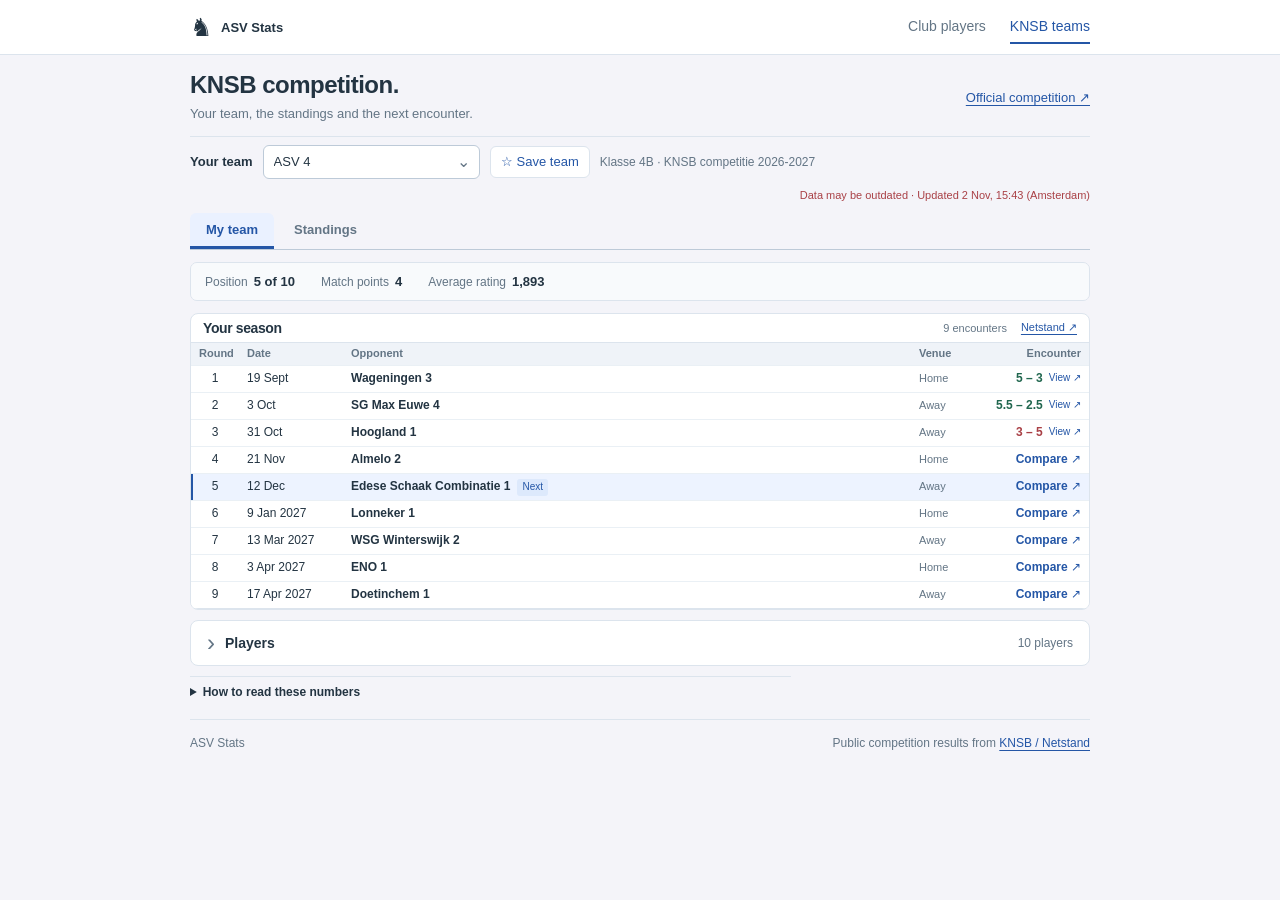
==== knsb.html @ 87ea4c91 "Remove redundant comparison tab" ====
<!doctype html>
<html lang="en">
<head>
    <meta charset="utf-8">
    <meta name="viewport" content="width=device-width, initial-scale=1">
    <meta name="description" content="Follow your KNSB team, prepare for the next round and compare the strength behind the standings.">
    <title>KNSB Teams · ASV Stats</title>
    <link rel="stylesheet" href="assets/css/knsb.css?v=14">
</head>
<body>
    <header class="site-header"><a class="brand" href="index.html"><span aria-hidden="true">♞</span> ASV Stats</a><nav aria-label="Main"><a href="index.html">Club players</a><a href="knsb.html" aria-current="page">KNSB teams</a></nav></header>
    <main>
        <div class="page-heading"><div><h1>KNSB competition.</h1><p>Your team, the standings and the next encounter.</p></div><a id="divisionSource" href="https://knsb.netstand.nl/divisions/view/669" target="_blank" rel="noopener">Official competition ↗</a></div>
        <p id="loadStatus" role="status">Loading the competition…</p>
        <div id="dashboard" hidden>
            <div class="team-toolbar"><div class="team-picker"><label for="teamSelect">Your team</label><div class="team-picker-field"><input id="teamSelect" type="text" role="combobox" aria-autocomplete="list" aria-expanded="false" aria-controls="teamOptions" autocomplete="off" placeholder="Search or select a team…"><button type="button" id="teamPickerToggle" tabindex="-1" aria-label="Open team list" aria-controls="teamOptions">⌄</button></div><div id="teamPopup" class="team-popup" hidden><div id="teamOptions" role="listbox" aria-label="Teams"></div><p id="searchStatus" role="status"></p></div></div><button id="favoriteButton" type="button" aria-pressed="false">☆ Save team</button><span id="competitionLabel"></span><span id="updatedAt"></span></div>
            <div id="favorites" class="favorites" role="group" aria-label="Favorite teams"></div>
            <div id="groupContent" hidden>
            <div class="view-tabs" role="tablist" aria-label="Team views">
                <button type="button" role="tab" id="tab-team" aria-controls="view-team" aria-selected="true" tabindex="0" data-view="team">My team</button>
                <button type="button" role="tab" id="tab-standings" aria-controls="view-standings" aria-selected="false" tabindex="-1" data-view="standings">Standings</button>
            </div>
            <section id="view-team" role="tabpanel" aria-labelledby="tab-team" tabindex="0">
                <section id="teamOverview" aria-label="Selected team"></section>
                <div class="season-sections">
                    <section class="content-section season-calendar" id="calendarSection" aria-labelledby="calendarTitle"><div class="calendar-heading"><h2 id="calendarTitle">Your season</h2><div class="calendar-links"><span id="calendarCount"></span><a id="teamSource" target="_blank" rel="noopener">Netstand ↗</a></div></div><div id="calendar"></div></section>
                    <details class="content-section" id="playersSection"><summary>Players <span id="playersCount"></span></summary><div class="section-body"><div id="players"></div></div></details>
                </div>
            </section>
            <section id="view-standings" class="view-surface" role="tabpanel" aria-labelledby="tab-standings" tabindex="0" hidden>
            <div class="section-heading"><div><h2>Group standings</h2><p>Click a team to compare it with yours.</p></div><label class="performance-toggle"><input type="checkbox" id="performanceToggle" aria-controls="standings performanceExplanation">Compare performance</label></div>
            <div id="positionHistory" class="position-history"></div>
            <p id="performanceExplanation" class="explanation" hidden>Ratings come from the players who actually played. Opponent rating shows the strength of the opposition faced so far.</p>
            <div class="table-scroll"><table id="standings"><caption class="sr-only">Group standings and team strength. Click a team name to compare with your team.</caption><thead><tr><th scope="col">#</th><th scope="col">Team</th><th scope="col"><button data-sort="played">Played</button></th><th scope="col"><button data-sort="match_points">MP</button></th><th scope="col"><button data-sort="board_points">BP</button></th><th scope="col"><button data-sort="rating">Avg. rating</button></th><th scope="col"><button data-sort="opposition">Opponent rating</button></th><th scope="col">Form</th></tr></thead><tbody></tbody></table></div>
            <p class="table-note">MP: match points. BP: board points. Form runs from oldest to newest. Click a metric to sort.</p>
            </section>
            <details class="methodology"><summary>How to read these numbers</summary><p>Average rating is weighted by appearances, using each encounter’s published ratings. Opponent rating uses those same appearances on the other side.</p><p>Last lineups are historical, not confirmed future selections. Position history uses match points then board points, with equal positions for ties; official extra tie-breaks may differ.</p><p>Dates are published round dates; individual encounters can move. Times and venues are not included in this first version. Updates run twice daily; corrections replace the current data and the previous version is archived.</p></details>
            </div>
        </div>
    </main>
    <dialog id="matchDialog" aria-labelledby="matchTitle"><div class="dialog-header"><h2 id="matchTitle">Encounter</h2><button id="closeMatch" type="button" aria-label="Close encounter">×</button></div><div id="matchContent"></div></dialog>
    <dialog id="playerDialog" aria-labelledby="playerTitle"><div class="dialog-header"><h2 id="playerTitle">Player results</h2><button id="closePlayer" type="button" aria-label="Close player results">×</button></div><div id="playerContent"></div></dialog>
    <footer>ASV Stats <span>Public competition results from <a href="https://knsb.netstand.nl/" target="_blank" rel="noopener">KNSB / Netstand</a></span></footer>
    <script type="module" src="assets/js/knsb.js?v=13"></script>
</body>
</html>
---- assets/css/knsb.css ----
:root{--ink:#233442;--muted:#637585;--blue:#2456a6;--line:#dce4ed;--paper:#fff;--page:#f4f4f9;--green:#21674f;--red:#a94046;--gold:#956b15;font-family:Arial,sans-serif;font-size:13px;color:var(--ink);background:var(--page);font-synthesis:none}
*{box-sizing:border-box}body{margin:0}a{color:var(--blue);text-underline-offset:3px}button,select{font:inherit}button,a,select{-webkit-tap-highlight-color:transparent}button{cursor:pointer}button,select{min-height:32px}button:focus-visible,a:focus-visible,select:focus-visible,summary:focus-visible{outline:3px solid #3971c9;outline-offset:3px}button:disabled{cursor:default}h1,h2,h3,p{margin-top:0}h2{font-size:18px;letter-spacing:-.4px}h3{font-size:15px}p{line-height:1.45}small{font-size:12px;color:var(--muted)}[hidden]{display:none!important}
.site-header{display:flex;align-items:center;justify-content:space-between;padding:10px max(20px,calc((100vw - 900px)/2));background:var(--paper);border-bottom:1px solid var(--line);gap:24px}.brand{display:flex;gap:9px;align-items:center;color:var(--ink);font-weight:700;text-decoration:none;white-space:nowrap}.brand span{font-size:25px}nav{display:flex;gap:24px}nav a{font-size:14px;text-decoration:none;color:var(--muted);padding:8px 0}nav [aria-current]{color:var(--blue);border-bottom:2px solid var(--blue)}main{max-width:940px;margin:auto;padding:20px}.page-heading{display:flex;justify-content:space-between;align-items:center;gap:16px;margin-bottom:16px}h1{font-size:24px;letter-spacing:-.5px;margin-bottom:6px}.page-heading p{color:var(--muted);margin:0}.page-heading>a{font-size:13px;white-space:nowrap}.team-toolbar{display:flex;align-items:center;flex-wrap:wrap;gap:10px;padding:10px 0;border-top:1px solid var(--line)}label{display:inline-flex;align-items:center;gap:10px;font-size:13px;font-weight:600}select{max-width:100%;padding:6px 26px 6px 8px;border:1px solid #bdcad8;border-radius:6px;background:white;color:var(--ink)}#favoriteButton{padding:6px 10px;background:white;border:1px solid var(--line);border-radius:6px;color:var(--blue)}#favoriteButton[aria-pressed=true]{color:var(--gold);border-color:#d9bf86;background:#fff9e9}#competitionLabel{font-size:12px;color:var(--muted)}#updatedAt{margin-left:auto;font-size:11px;color:var(--muted)}.stale{color:var(--red)!important}.favorites{display:flex;gap:6px;flex-wrap:wrap;margin-bottom:12px}.favorites:empty{margin:0}.favorites button{border:1px solid var(--line);background:white;border-radius:16px;padding:4px 10px;color:var(--muted);font-size:13px}.favorites button[aria-pressed=true]{border-color:var(--blue);color:var(--blue);background:#eaf1ff}
.position-history{display:flex;gap:6px;align-items:center;flex-wrap:wrap;font-size:12px;color:var(--muted)}.position-step{padding:4px 6px;background:#f2f5f9;border-radius:5px}.primary-button{border:0;border-radius:6px;background:var(--blue);color:white;padding:7px 12px;font-size:12px}.section-heading{display:flex;justify-content:space-between;align-items:center;gap:12px;margin:18px 0 10px}.section-heading h2{margin:0}.section-heading>span,.section-heading>a{font-size:13px;color:var(--muted)}.explanation{color:var(--muted);font-size:13px;max-width:80ch}.table-scroll{overflow-x:auto;background:white;border:1px solid var(--line);border-radius:8px}table{width:100%;border-collapse:collapse;font-size:12px;font-variant-numeric:tabular-nums}th,td{padding:7px 8px;text-align:right;border-bottom:1px solid #eaf0f5;white-space:nowrap}thead th{background:#eff3f8;font-weight:600;font-size:12px;color:var(--muted)}th:first-child,td:first-child,th:nth-child(2),td:nth-child(2){text-align:left}th button{border:0;background:none;color:inherit;font:inherit;padding:0;min-height:24px}th[aria-sort] button{color:var(--blue)}tbody tr:last-child td{border-bottom:0}.selected-row{background:#edf3ff}.team-link{border:0;background:transparent;color:var(--ink);font-weight:600;padding:0;text-align:left;min-height:22px}.team-link:hover{text-decoration:underline}.selected-row .team-link{color:var(--blue)}.form{display:flex;gap:3px;justify-content:flex-end}.form span{display:inline-flex;align-items:center;justify-content:center;width:18px;height:20px;border-radius:4px;font-size:11px;font-weight:700}.win{color:var(--green);background:#e3f1eb}.loss{color:var(--red);background:#fae8e8}.draw{color:#586777;background:#edf0f4}.positive{color:var(--green)}.negative{color:var(--red)}.table-note{font-size:12px;color:var(--muted);margin:8px 0 16px}
.comparison-metrics{display:grid;grid-template-columns:1fr 1fr;gap:0;background:white;border:1px solid var(--line);border-radius:8px;overflow:hidden;margin:12px 0}.metric{padding:12px;border-right:1px solid var(--line)}.metric:last-child{border:0}.metric h3{font-size:12px;color:var(--muted);font-weight:400;margin:0 0 8px}.metric-pair{display:flex;gap:10px;align-items:baseline}.metric-pair strong{font-size:19px;color:var(--blue)}.metric-pair span{font-size:17px;color:var(--muted)}.lineup-table th:nth-child(3),.lineup-table td:nth-child(3){text-align:center}.lineup-table td:nth-child(4){text-align:left}.lineup-table small{display:block;margin-top:4px}.lineup-table td{white-space:normal}.rating-gap{display:block;font-size:11px;margin-top:4px}.insight{font-size:12px;border-left:3px solid var(--blue);padding:8px 10px;background:#edf3ff;margin:12px 0;color:#375475}.season-grid{display:grid;grid-template-columns:1.1fr 1fr;gap:28px;margin:15px 0 28px}.fixture{display:grid;grid-template-columns:70px 1fr auto;align-items:center;gap:10px;padding:9px 0;border-bottom:1px solid var(--line)}.fixture-date{font-size:12px;font-weight:600}.fixture-date small{display:block;margin-top:4px}.fixture-opponent{font-size:12px;font-weight:600}.fixture-opponent small{display:block;font-weight:400;margin-top:4px}.fixture button{padding:4px 8px;min-width:60px;font-size:12px;border:1px solid var(--line);border-radius:5px;background:white;color:var(--ink);font-variant-numeric:tabular-nums}.fixture.next-fixture{border-left:3px solid var(--blue);padding-left:10px;background:#edf3ff}.fixture button:hover{border-color:var(--blue);color:var(--blue)}.players-table th,.players-table td{padding:7px 8px}.players-table td:nth-child(2),.players-table th:nth-child(2){text-align:right}.players-table td:first-child{white-space:normal}.methodology{border-top:1px solid var(--line);padding:14px 0;font-size:12px;color:var(--muted);max-width:90ch}.methodology summary{cursor:pointer;color:var(--ink);font-weight:600;margin-bottom:12px}.methodology p{max-width:80ch}footer{max-width:900px;margin:0 auto;padding:16px 0 20px;border-top:1px solid var(--line);display:flex;justify-content:space-between;gap:18px;font-size:12px;color:var(--muted)}dialog{border:1px solid var(--line);border-radius:8px;padding:18px;width:min(800px,95vw);max-height:90dvh;color:var(--ink)}dialog::backdrop{background:rgba(25,42,65,.5)}.dialog-header{display:flex;align-items:center;justify-content:space-between;gap:20px;margin-bottom:15px}.dialog-header h2{margin:0}.dialog-header button{border:0;background:#edf0f4;border-radius:50%;width:40px;font-size:25px}.dialog-meta{font-size:13px;color:var(--muted)}.empty{font-size:14px;padding:24px;color:var(--muted);background:white;border:1px dashed var(--line);border-radius:8px}.sr-only{position:absolute;width:1px;height:1px;overflow:hidden;clip:rect(0,0,0,0);white-space:nowrap}
@media(max-width:900px){.comparison-metrics{grid-template-columns:1fr 1fr}.metric:nth-child(2){border-right:0}.season-grid{grid-template-columns:1fr}.section-heading>span{display:none}.page-heading{align-items:flex-start}.page-heading>a{white-space:normal;text-align:right}.site-header{padding:8px 20px}footer{margin:0 24px}}
@media(max-width:600px){main{padding:16px 12px}.page-heading{display:block}.page-heading>a{display:inline-block;margin-top:15px}nav{gap:14px}nav a{font-size:12px}.site-header{padding:10px 16px;gap:16px}.brand{font-size:14px}.brand span{font-size:24px}#updatedAt{width:100%;margin:0}.team-toolbar>label{flex:1;min-width:0}.team-toolbar select{min-width:0;flex:1}.section-heading{align-items:flex-start;flex-direction:column;gap:12px}.section-heading h2{font-size:18px}.lineup-table{font-size:12px}.lineup-table th,.lineup-table td{padding:7px 6px}.fixture{grid-template-columns:65px 1fr auto;gap:8px}.fixture-opponent{font-size:13px}.metric{padding:10px}.metric-pair{gap:10px}.metric-pair strong{font-size:18px}footer{flex-direction:column;margin:0 16px}dialog{padding:16px}.dialog-header h2{font-size:18px}}
#favoriteButton:disabled{opacity:.5}#loadStatus button{padding:7px 12px;border:1px solid var(--line);border-radius:6px;background:white;color:var(--blue)}
.team-picker{position:relative;display:flex;align-items:center;gap:10px;flex:0 1 290px;min-width:0}.team-picker>label{white-space:nowrap}.team-picker-field{position:relative;flex:1;min-width:0}.team-picker-field input{width:100%;min-height:34px;border:1px solid #bdcad8;border-radius:6px;padding:7px 28px 7px 10px;background:white;font:inherit;color:var(--ink)}#teamPickerToggle{position:absolute;right:1px;top:1px;bottom:1px;width:32px;min-height:0;padding:0;border:0;border-radius:0 5px 5px 0;background:transparent;color:var(--muted);font-size:16px}#teamPickerToggle:hover{background:#edf3ff}.team-picker-field input:focus-visible{outline:3px solid #3971c9;outline-offset:2px}.team-popup{position:absolute;z-index:20;top:calc(100% + 6px);left:0;width:100%;min-width:260px;padding:6px;background:white;border:1px solid #bdcad8;border-radius:8px;box-shadow:0 8px 22px rgba(35,52,66,.14)}#teamOptions{max-height:300px;overflow-y:auto;overscroll-behavior:contain}.team-option-group{padding:10px 10px 5px;font-size:12px;font-weight:600;color:var(--muted)}#teamOptions [role=option]{display:flex;justify-content:space-between;align-items:center;gap:12px;width:100%;border:0;border-radius:4px;min-height:34px;padding:7px 9px;text-align:left;color:var(--ink);background:white;font-size:13px}#teamOptions [role=option] small{font-size:11px;white-space:nowrap}#teamOptions [aria-selected=true]{font-weight:700;color:var(--blue)}#teamOptions .is-active,#teamOptions [role=option]:hover{background:#edf3ff}#searchStatus{font-size:12px;color:var(--muted);margin:0;padding:10px;border-top:1px solid var(--line)}@media(max-width:600px){.team-picker{flex:1 1 100%}.team-popup{min-width:0}.team-toolbar{gap:10px}}
.view-tabs{display:flex;gap:4px;margin:4px 0 16px;border-bottom:1px solid #bdcad8}.view-tabs [role=tab]{position:relative;min-height:36px;padding:8px 16px;border:0;border-bottom:3px solid transparent;background:transparent;color:var(--muted);font-weight:600}.view-tabs [role=tab]:hover{background:#eaf0f7;color:var(--ink)}.view-tabs [aria-selected=true]{color:var(--blue);border-bottom-color:var(--blue);background:#eaf1ff;border-radius:6px 6px 0 0}.view-surface{padding:16px;background:white;border:1px solid var(--line);border-radius:10px}.view-surface>.section-heading{margin:0 0 14px}.section-heading>div>p{font-size:13px;color:var(--muted);margin:7px 0 0}.performance-toggle{font-size:12px;color:var(--muted);white-space:nowrap;cursor:pointer}.performance-toggle input{width:16px;height:16px;accent-color:var(--blue)}#standings:not(.show-performance) :is(th,td):nth-child(n+6):nth-child(-n+7){display:none}.season-sections{display:flex;flex-direction:column;gap:10px}.content-section{background:white;border:1px solid var(--line);border-radius:8px;overflow:hidden}.content-section>summary{padding:13px 16px;cursor:pointer;font-size:14px;font-weight:600;list-style:none;display:flex;align-items:center;gap:10px}.content-section>summary::-webkit-details-marker{display:none}.content-section>summary::before{content:'›';font-size:24px;font-weight:400;color:var(--muted);line-height:1;transform:rotate(0)}.content-section[open]>summary::before{transform:rotate(90deg)}.content-section>summary>span{margin-left:auto;color:var(--muted);font-size:12px;font-weight:400}.content-section[open]>summary{border-bottom:1px solid var(--line)}.section-body{padding:6px 14px 12px}.section-source{margin:8px 0;font-size:12px;text-align:right}.methodology{margin-top:16px}.view-surface .table-note:last-child{margin-bottom:0}@media(max-width:600px){.view-tabs{gap:0;margin-bottom:12px}.view-tabs [role=tab]{flex:1;padding:9px 10px;font-size:13px}.view-surface{padding:12px 10px}.content-section>summary{padding:13px 14px}.section-body{padding:8px 12px 12px}.performance-toggle{min-height:40px}.view-surface .section-heading{gap:8px}}

#standings th{white-space:normal;line-height:1.3}#standings td:nth-child(2){white-space:normal;width:26%;min-width:140px}#standings .team-link{white-space:normal;line-height:1.35}.lineup-table th{white-space:normal}#standings.show-performance th:nth-child(n+6):nth-child(-n+7){max-width:95px}.lineup-table small{font-size:11px;margin-top:2px}@media(max-width:600px){button,select{min-height:40px}.team-picker-field input{min-height:40px}#teamPickerToggle{width:38px}#teamOptions [role=option]{min-height:42px}.view-tabs [role=tab]{min-height:40px}.fixture button{min-height:36px}.team-link{min-height:28px}th button{min-height:28px}footer{margin:0 12px}}

.team-brief{background:white;border:1px solid var(--line);border-radius:7px;margin-bottom:12px;overflow:hidden}.brief-stats{display:flex;flex-wrap:wrap;align-items:center;gap:12px 26px;margin:0;padding:11px 14px;background:#f8fafc}.brief-stats>div{display:flex;align-items:baseline;gap:6px}.brief-stats dt{font-size:12px;color:var(--muted)}.brief-stats dd{margin:0;font-size:13px;font-weight:600;font-variant-numeric:tabular-nums}#positionHistory{margin-bottom:12px}#positionHistory:empty{display:none}@media(max-width:600px){.brief-stats{gap:10px;padding:10px 12px}.brief-stats>div{flex:1;flex-direction:column;gap:3px}.brief-stats dt{font-size:11px}}
.team-link:disabled{opacity:1;color:var(--blue)}.player-link{padding:0;min-height:22px;border:0;background:transparent;color:var(--blue);font:inherit;text-align:left;line-height:1.4;white-space:normal}.player-link:hover{text-decoration:underline}.metric-pair span:last-child{color:var(--green)}.player-games small{display:block;color:var(--muted);font-size:11px;margin-top:3px}.player-games td:nth-child(4){white-space:normal;min-width:130px}.player-games td:first-child{white-space:nowrap}@media(max-width:600px){.player-link{min-height:28px}}
.calendar-heading{display:flex;align-items:center;justify-content:space-between;gap:12px;padding:12px 14px;border-bottom:1px solid var(--line)}.calendar-heading h2{font-size:14px;margin:0}.calendar-heading>span{font-size:12px;color:var(--muted)}.fixture-opponent .team-link{font-size:12px}
.season-calendar .calendar-heading{padding:9px 12px}.calendar-links{display:flex;align-items:center;gap:14px;font-size:11px;color:var(--muted)}#calendar .calendar-table{font-size:12px;table-layout:fixed}#calendar .fixture{display:table-row;padding:0;border-left:0;background:white}#calendar th,#calendar td{padding:3px 8px;line-height:1.25;vertical-align:middle;text-align:left}#calendar th{padding-top:6px;padding-bottom:6px;font-size:11px}#calendar :is(th,td):first-child{width:48px;text-align:center}#calendar :is(th,td):nth-child(2){width:104px}#calendar :is(th,td):nth-child(4){width:62px;font-size:11px;color:var(--muted)}#calendar :is(th,td):last-child{width:76px;text-align:right}#calendar .fixture-opponent{white-space:normal;font-weight:400}#calendar button{min-height:24px;min-width:0;padding:0;border:0;border-radius:0;background:transparent;font-size:12px}#calendar button:hover{text-decoration:underline}#calendar [data-match]{font-weight:600}#calendar .team-link{overflow-wrap:anywhere;line-height:1.25}#calendar .next-fixture{background:#edf3ff}#calendar .next-fixture td:first-child{box-shadow:inset 2px 0 var(--blue)}.next-label{display:inline-block;margin-left:7px;padding:2px 5px;border-radius:3px;font-size:10px;color:var(--blue);background:#dde9fc}#calendar tbody tr:last-child td{border-bottom:0}@media(max-width:600px){.calendar-links{gap:8px}.calendar-links>span{display:none}#calendar th,#calendar td{padding:4px 5px}#calendar :is(th,td):first-child{width:34px}#calendar :is(th,td):nth-child(2){width:73px;font-size:11px;white-space:normal}#calendar :is(th,td):nth-child(4){width:42px}#calendar :is(th,td):last-child{width:60px}#calendar button{min-height:28px}.next-label{margin-left:4px;padding:1px 3px}}
@media(min-width:601px){#calendar th,#calendar td{padding-top:2px;padding-bottom:2px}#calendar th{padding-top:4px;padding-bottom:4px}#calendar button{min-height:22px}.season-calendar .calendar-heading{padding-top:6px;padding-bottom:6px}#playersSection>summary{padding-top:10px;padding-bottom:10px}.page-heading{margin-bottom:12px}.team-toolbar{padding-top:8px;padding-bottom:8px}.view-tabs{margin-bottom:12px}main{padding-top:16px;padding-bottom:12px}}.methodology:not([open]){margin-top:10px;padding:8px 0}.methodology:not([open]) summary{margin-bottom:0}
#calendar :is(th,td):last-child{width:116px}#calendar .encounter-action{display:inline-flex;align-items:center;justify-content:flex-end;gap:6px;color:var(--blue)}.encounter-cue{font-size:10px;font-weight:400;color:var(--blue)}.encounter-status{padding:8px 10px;margin:0 0 12px;border-left:3px solid var(--blue);background:#edf3ff;color:#375475;font-size:12px}.encounter-averages{display:flex;align-items:baseline;gap:9px;margin:0 0 12px;font-size:12px;color:var(--muted)}.encounter-averages strong{font-size:14px;font-variant-numeric:tabular-nums;color:var(--blue)}.encounter-averages strong:last-child{color:var(--green)}.encounter-table{table-layout:fixed}.encounter-table th:first-child{width:42px}.encounter-table th:nth-child(3){width:65px}.encounter-table th:last-child{width:70px}.encounter-table th{white-space:normal}.encounter-table td:last-child{font-variant-numeric:tabular-nums}.encounter-table td,.encounter-table th{padding:8px 7px}#matchContent .comparison-metrics{grid-template-columns:1fr 1fr}@media(max-width:600px){#calendar :is(th,td):last-child{width:100px}#calendar .encounter-action{gap:4px;font-size:11px}.encounter-cue{font-size:10px}#matchDialog{width:100vw;max-width:none;height:100dvh;max-height:none;margin:0;border:0;border-radius:0;padding:12px}#matchDialog .dialog-header{position:sticky;top:-12px;z-index:1;padding:12px 0;background:white}#matchDialog .dialog-header h2{font-size:16px}.encounter-table th:first-child{width:30px}.encounter-table th:nth-child(3){width:48px}.encounter-table th:last-child{width:48px}.encounter-table td,.encounter-table th{padding:7px 4px;font-size:11px}.encounter-table .player-link{font-size:11px}.encounter-table small{font-size:10px}#matchContent .comparison-metrics .metric{border-bottom:0}}
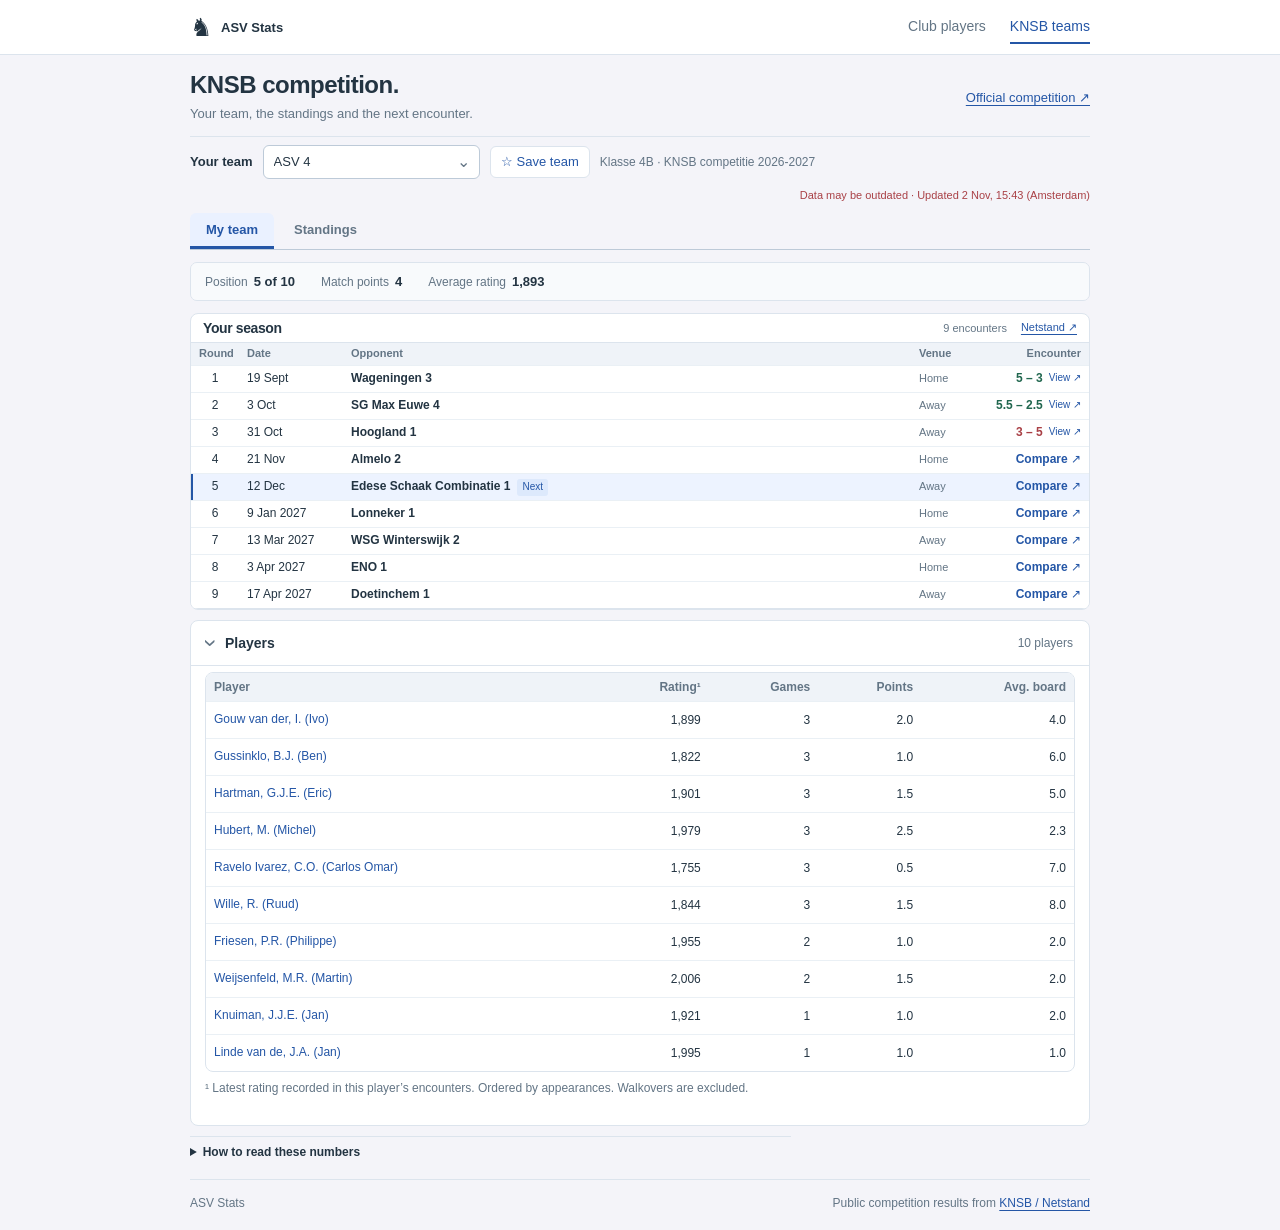
==== commit 0ba89373: "Expand players by default and clarify game outcomes" ====
--- a/knsb.html
+++ b/knsb.html
@@ -5,7 +5,7 @@
     <meta name="viewport" content="width=device-width, initial-scale=1">
     <meta name="description" content="Follow your KNSB team, prepare for the next round and compare the strength behind the standings.">
     <title>KNSB Teams · ASV Stats</title>
-    <link rel="stylesheet" href="assets/css/knsb.css?v=14">
+    <link rel="stylesheet" href="assets/css/knsb.css?v=15">
 </head>
 <body>
     <header class="site-header"><a class="brand" href="index.html"><span aria-hidden="true">♞</span> ASV Stats</a><nav aria-label="Main"><a href="index.html">Club players</a><a href="knsb.html" aria-current="page">KNSB teams</a></nav></header>
@@ -24,7 +24,7 @@
                 <section id="teamOverview" aria-label="Selected team"></section>
                 <div class="season-sections">
                     <section class="content-section season-calendar" id="calendarSection" aria-labelledby="calendarTitle"><div class="calendar-heading"><h2 id="calendarTitle">Your season</h2><div class="calendar-links"><span id="calendarCount"></span><a id="teamSource" target="_blank" rel="noopener">Netstand ↗</a></div></div><div id="calendar"></div></section>
-                    <details class="content-section" id="playersSection"><summary>Players <span id="playersCount"></span></summary><div class="section-body"><div id="players"></div></div></details>
+                    <details class="content-section" id="playersSection" open><summary>Players <span id="playersCount"></span></summary><div class="section-body"><div id="players"></div></div></details>
                 </div>
             </section>
             <section id="view-standings" class="view-surface" role="tabpanel" aria-labelledby="tab-standings" tabindex="0" hidden>
@@ -41,6 +41,6 @@
     <dialog id="matchDialog" aria-labelledby="matchTitle"><div class="dialog-header"><h2 id="matchTitle">Encounter</h2><button id="closeMatch" type="button" aria-label="Close encounter">×</button></div><div id="matchContent"></div></dialog>
     <dialog id="playerDialog" aria-labelledby="playerTitle"><div class="dialog-header"><h2 id="playerTitle">Player results</h2><button id="closePlayer" type="button" aria-label="Close player results">×</button></div><div id="playerContent"></div></dialog>
     <footer>ASV Stats <span>Public competition results from <a href="https://knsb.netstand.nl/" target="_blank" rel="noopener">KNSB / Netstand</a></span></footer>
-    <script type="module" src="assets/js/knsb.js?v=13"></script>
+    <script type="module" src="assets/js/knsb.js?v=14"></script>
 </body>
 </html>
--- a/assets/css/knsb.css
+++ b/assets/css/knsb.css
@@ -17,3 +17,5 @@
 .season-calendar .calendar-heading{padding:9px 12px}.calendar-links{display:flex;align-items:center;gap:14px;font-size:11px;color:var(--muted)}#calendar .calendar-table{font-size:12px;table-layout:fixed}#calendar .fixture{display:table-row;padding:0;border-left:0;background:white}#calendar th,#calendar td{padding:3px 8px;line-height:1.25;vertical-align:middle;text-align:left}#calendar th{padding-top:6px;padding-bottom:6px;font-size:11px}#calendar :is(th,td):first-child{width:48px;text-align:center}#calendar :is(th,td):nth-child(2){width:104px}#calendar :is(th,td):nth-child(4){width:62px;font-size:11px;color:var(--muted)}#calendar :is(th,td):last-child{width:76px;text-align:right}#calendar .fixture-opponent{white-space:normal;font-weight:400}#calendar button{min-height:24px;min-width:0;padding:0;border:0;border-radius:0;background:transparent;font-size:12px}#calendar button:hover{text-decoration:underline}#calendar [data-match]{font-weight:600}#calendar .team-link{overflow-wrap:anywhere;line-height:1.25}#calendar .next-fixture{background:#edf3ff}#calendar .next-fixture td:first-child{box-shadow:inset 2px 0 var(--blue)}.next-label{display:inline-block;margin-left:7px;padding:2px 5px;border-radius:3px;font-size:10px;color:var(--blue);background:#dde9fc}#calendar tbody tr:last-child td{border-bottom:0}@media(max-width:600px){.calendar-links{gap:8px}.calendar-links>span{display:none}#calendar th,#calendar td{padding:4px 5px}#calendar :is(th,td):first-child{width:34px}#calendar :is(th,td):nth-child(2){width:73px;font-size:11px;white-space:normal}#calendar :is(th,td):nth-child(4){width:42px}#calendar :is(th,td):last-child{width:60px}#calendar button{min-height:28px}.next-label{margin-left:4px;padding:1px 3px}}
 @media(min-width:601px){#calendar th,#calendar td{padding-top:2px;padding-bottom:2px}#calendar th{padding-top:4px;padding-bottom:4px}#calendar button{min-height:22px}.season-calendar .calendar-heading{padding-top:6px;padding-bottom:6px}#playersSection>summary{padding-top:10px;padding-bottom:10px}.page-heading{margin-bottom:12px}.team-toolbar{padding-top:8px;padding-bottom:8px}.view-tabs{margin-bottom:12px}main{padding-top:16px;padding-bottom:12px}}.methodology:not([open]){margin-top:10px;padding:8px 0}.methodology:not([open]) summary{margin-bottom:0}
 #calendar :is(th,td):last-child{width:116px}#calendar .encounter-action{display:inline-flex;align-items:center;justify-content:flex-end;gap:6px;color:var(--blue)}.encounter-cue{font-size:10px;font-weight:400;color:var(--blue)}.encounter-status{padding:8px 10px;margin:0 0 12px;border-left:3px solid var(--blue);background:#edf3ff;color:#375475;font-size:12px}.encounter-averages{display:flex;align-items:baseline;gap:9px;margin:0 0 12px;font-size:12px;color:var(--muted)}.encounter-averages strong{font-size:14px;font-variant-numeric:tabular-nums;color:var(--blue)}.encounter-averages strong:last-child{color:var(--green)}.encounter-table{table-layout:fixed}.encounter-table th:first-child{width:42px}.encounter-table th:nth-child(3){width:65px}.encounter-table th:last-child{width:70px}.encounter-table th{white-space:normal}.encounter-table td:last-child{font-variant-numeric:tabular-nums}.encounter-table td,.encounter-table th{padding:8px 7px}#matchContent .comparison-metrics{grid-template-columns:1fr 1fr}@media(max-width:600px){#calendar :is(th,td):last-child{width:100px}#calendar .encounter-action{gap:4px;font-size:11px}.encounter-cue{font-size:10px}#matchDialog{width:100vw;max-width:none;height:100dvh;max-height:none;margin:0;border:0;border-radius:0;padding:12px}#matchDialog .dialog-header{position:sticky;top:-12px;z-index:1;padding:12px 0;background:white}#matchDialog .dialog-header h2{font-size:16px}.encounter-table th:first-child{width:30px}.encounter-table th:nth-child(3){width:48px}.encounter-table th:last-child{width:48px}.encounter-table td,.encounter-table th{padding:7px 4px;font-size:11px}.encounter-table .player-link{font-size:11px}.encounter-table small{font-size:10px}#matchContent .comparison-metrics .metric{border-bottom:0}}
+
+.player-games .player-game-win{background:#e6f4ea}.player-games .player-game-loss{background:#fce8e6}.player-games .player-game-draw{background:#f8f9fa}.player-result{padding:3px 6px;border-radius:4px;white-space:nowrap}.player-result.win{color:#155724}.player-result.loss{color:#721c24}
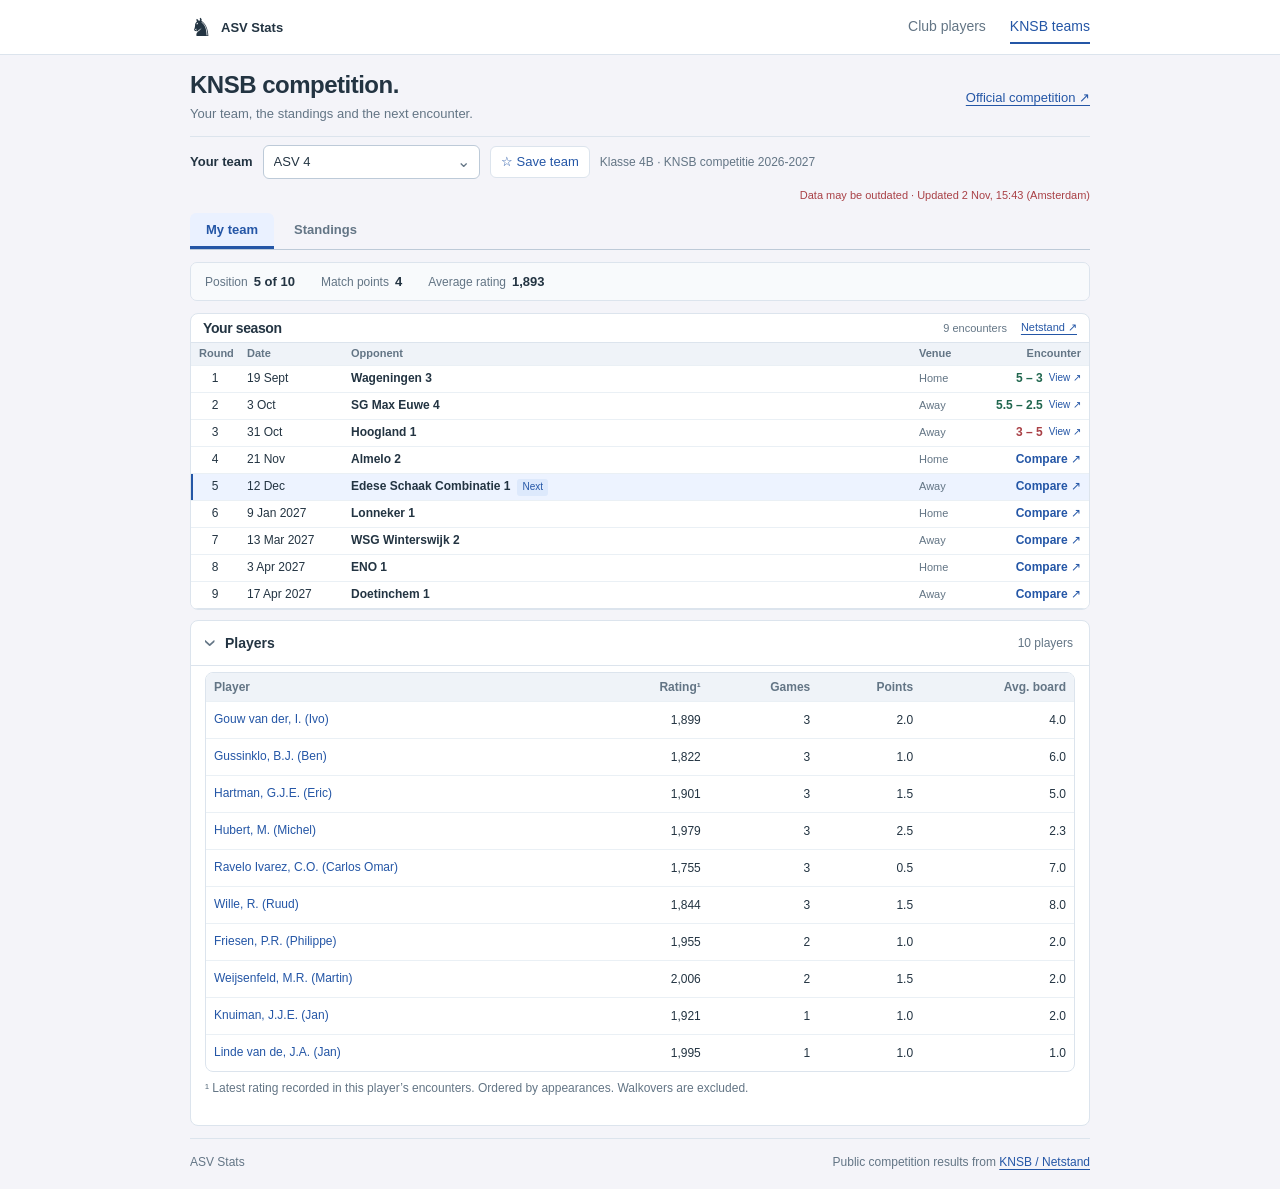
==== commit 66668c95: "Share dashboard navigation and remove methodology section" ====
--- a/knsb.html
+++ b/knsb.html
@@ -5,7 +5,8 @@
     <meta name="viewport" content="width=device-width, initial-scale=1">
     <meta name="description" content="Follow your KNSB team, prepare for the next round and compare the strength behind the standings.">
     <title>KNSB Teams · ASV Stats</title>
-    <link rel="stylesheet" href="assets/css/knsb.css?v=15">
+    <link rel="stylesheet" href="assets/css/knsb.css?v=16">
+    <link rel="stylesheet" href="assets/css/navigation.css?v=1">
 </head>
 <body>
     <header class="site-header"><a class="brand" href="index.html"><span aria-hidden="true">♞</span> ASV Stats</a><nav aria-label="Main"><a href="index.html">Club players</a><a href="knsb.html" aria-current="page">KNSB teams</a></nav></header>
@@ -34,7 +35,6 @@
             <div class="table-scroll"><table id="standings"><caption class="sr-only">Group standings and team strength. Click a team name to compare with your team.</caption><thead><tr><th scope="col">#</th><th scope="col">Team</th><th scope="col"><button data-sort="played">Played</button></th><th scope="col"><button data-sort="match_points">MP</button></th><th scope="col"><button data-sort="board_points">BP</button></th><th scope="col"><button data-sort="rating">Avg. rating</button></th><th scope="col"><button data-sort="opposition">Opponent rating</button></th><th scope="col">Form</th></tr></thead><tbody></tbody></table></div>
             <p class="table-note">MP: match points. BP: board points. Form runs from oldest to newest. Click a metric to sort.</p>
             </section>
-            <details class="methodology"><summary>How to read these numbers</summary><p>Average rating is weighted by appearances, using each encounter’s published ratings. Opponent rating uses those same appearances on the other side.</p><p>Last lineups are historical, not confirmed future selections. Position history uses match points then board points, with equal positions for ties; official extra tie-breaks may differ.</p><p>Dates are published round dates; individual encounters can move. Times and venues are not included in this first version. Updates run twice daily; corrections replace the current data and the previous version is archived.</p></details>
             </div>
         </div>
     </main>
--- a/assets/css/knsb.css
+++ b/assets/css/knsb.css
@@ -1,13 +1,13 @@
 :root{--ink:#233442;--muted:#637585;--blue:#2456a6;--line:#dce4ed;--paper:#fff;--page:#f4f4f9;--green:#21674f;--red:#a94046;--gold:#956b15;font-family:Arial,sans-serif;font-size:13px;color:var(--ink);background:var(--page);font-synthesis:none}
 *{box-sizing:border-box}body{margin:0}a{color:var(--blue);text-underline-offset:3px}button,select{font:inherit}button,a,select{-webkit-tap-highlight-color:transparent}button{cursor:pointer}button,select{min-height:32px}button:focus-visible,a:focus-visible,select:focus-visible,summary:focus-visible{outline:3px solid #3971c9;outline-offset:3px}button:disabled{cursor:default}h1,h2,h3,p{margin-top:0}h2{font-size:18px;letter-spacing:-.4px}h3{font-size:15px}p{line-height:1.45}small{font-size:12px;color:var(--muted)}[hidden]{display:none!important}
-.site-header{display:flex;align-items:center;justify-content:space-between;padding:10px max(20px,calc((100vw - 900px)/2));background:var(--paper);border-bottom:1px solid var(--line);gap:24px}.brand{display:flex;gap:9px;align-items:center;color:var(--ink);font-weight:700;text-decoration:none;white-space:nowrap}.brand span{font-size:25px}nav{display:flex;gap:24px}nav a{font-size:14px;text-decoration:none;color:var(--muted);padding:8px 0}nav [aria-current]{color:var(--blue);border-bottom:2px solid var(--blue)}main{max-width:940px;margin:auto;padding:20px}.page-heading{display:flex;justify-content:space-between;align-items:center;gap:16px;margin-bottom:16px}h1{font-size:24px;letter-spacing:-.5px;margin-bottom:6px}.page-heading p{color:var(--muted);margin:0}.page-heading>a{font-size:13px;white-space:nowrap}.team-toolbar{display:flex;align-items:center;flex-wrap:wrap;gap:10px;padding:10px 0;border-top:1px solid var(--line)}label{display:inline-flex;align-items:center;gap:10px;font-size:13px;font-weight:600}select{max-width:100%;padding:6px 26px 6px 8px;border:1px solid #bdcad8;border-radius:6px;background:white;color:var(--ink)}#favoriteButton{padding:6px 10px;background:white;border:1px solid var(--line);border-radius:6px;color:var(--blue)}#favoriteButton[aria-pressed=true]{color:var(--gold);border-color:#d9bf86;background:#fff9e9}#competitionLabel{font-size:12px;color:var(--muted)}#updatedAt{margin-left:auto;font-size:11px;color:var(--muted)}.stale{color:var(--red)!important}.favorites{display:flex;gap:6px;flex-wrap:wrap;margin-bottom:12px}.favorites:empty{margin:0}.favorites button{border:1px solid var(--line);background:white;border-radius:16px;padding:4px 10px;color:var(--muted);font-size:13px}.favorites button[aria-pressed=true]{border-color:var(--blue);color:var(--blue);background:#eaf1ff}
+main{max-width:940px;margin:auto;padding:20px}.page-heading{display:flex;justify-content:space-between;align-items:center;gap:16px;margin-bottom:16px}h1{font-size:24px;letter-spacing:-.5px;margin-bottom:6px}.page-heading p{color:var(--muted);margin:0}.page-heading>a{font-size:13px;white-space:nowrap}.team-toolbar{display:flex;align-items:center;flex-wrap:wrap;gap:10px;padding:10px 0;border-top:1px solid var(--line)}label{display:inline-flex;align-items:center;gap:10px;font-size:13px;font-weight:600}select{max-width:100%;padding:6px 26px 6px 8px;border:1px solid #bdcad8;border-radius:6px;background:white;color:var(--ink)}#favoriteButton{padding:6px 10px;background:white;border:1px solid var(--line);border-radius:6px;color:var(--blue)}#favoriteButton[aria-pressed=true]{color:var(--gold);border-color:#d9bf86;background:#fff9e9}#competitionLabel{font-size:12px;color:var(--muted)}#updatedAt{margin-left:auto;font-size:11px;color:var(--muted)}.stale{color:var(--red)!important}.favorites{display:flex;gap:6px;flex-wrap:wrap;margin-bottom:12px}.favorites:empty{margin:0}.favorites button{border:1px solid var(--line);background:white;border-radius:16px;padding:4px 10px;color:var(--muted);font-size:13px}.favorites button[aria-pressed=true]{border-color:var(--blue);color:var(--blue);background:#eaf1ff}
 .position-history{display:flex;gap:6px;align-items:center;flex-wrap:wrap;font-size:12px;color:var(--muted)}.position-step{padding:4px 6px;background:#f2f5f9;border-radius:5px}.primary-button{border:0;border-radius:6px;background:var(--blue);color:white;padding:7px 12px;font-size:12px}.section-heading{display:flex;justify-content:space-between;align-items:center;gap:12px;margin:18px 0 10px}.section-heading h2{margin:0}.section-heading>span,.section-heading>a{font-size:13px;color:var(--muted)}.explanation{color:var(--muted);font-size:13px;max-width:80ch}.table-scroll{overflow-x:auto;background:white;border:1px solid var(--line);border-radius:8px}table{width:100%;border-collapse:collapse;font-size:12px;font-variant-numeric:tabular-nums}th,td{padding:7px 8px;text-align:right;border-bottom:1px solid #eaf0f5;white-space:nowrap}thead th{background:#eff3f8;font-weight:600;font-size:12px;color:var(--muted)}th:first-child,td:first-child,th:nth-child(2),td:nth-child(2){text-align:left}th button{border:0;background:none;color:inherit;font:inherit;padding:0;min-height:24px}th[aria-sort] button{color:var(--blue)}tbody tr:last-child td{border-bottom:0}.selected-row{background:#edf3ff}.team-link{border:0;background:transparent;color:var(--ink);font-weight:600;padding:0;text-align:left;min-height:22px}.team-link:hover{text-decoration:underline}.selected-row .team-link{color:var(--blue)}.form{display:flex;gap:3px;justify-content:flex-end}.form span{display:inline-flex;align-items:center;justify-content:center;width:18px;height:20px;border-radius:4px;font-size:11px;font-weight:700}.win{color:var(--green);background:#e3f1eb}.loss{color:var(--red);background:#fae8e8}.draw{color:#586777;background:#edf0f4}.positive{color:var(--green)}.negative{color:var(--red)}.table-note{font-size:12px;color:var(--muted);margin:8px 0 16px}
-.comparison-metrics{display:grid;grid-template-columns:1fr 1fr;gap:0;background:white;border:1px solid var(--line);border-radius:8px;overflow:hidden;margin:12px 0}.metric{padding:12px;border-right:1px solid var(--line)}.metric:last-child{border:0}.metric h3{font-size:12px;color:var(--muted);font-weight:400;margin:0 0 8px}.metric-pair{display:flex;gap:10px;align-items:baseline}.metric-pair strong{font-size:19px;color:var(--blue)}.metric-pair span{font-size:17px;color:var(--muted)}.lineup-table th:nth-child(3),.lineup-table td:nth-child(3){text-align:center}.lineup-table td:nth-child(4){text-align:left}.lineup-table small{display:block;margin-top:4px}.lineup-table td{white-space:normal}.rating-gap{display:block;font-size:11px;margin-top:4px}.insight{font-size:12px;border-left:3px solid var(--blue);padding:8px 10px;background:#edf3ff;margin:12px 0;color:#375475}.season-grid{display:grid;grid-template-columns:1.1fr 1fr;gap:28px;margin:15px 0 28px}.fixture{display:grid;grid-template-columns:70px 1fr auto;align-items:center;gap:10px;padding:9px 0;border-bottom:1px solid var(--line)}.fixture-date{font-size:12px;font-weight:600}.fixture-date small{display:block;margin-top:4px}.fixture-opponent{font-size:12px;font-weight:600}.fixture-opponent small{display:block;font-weight:400;margin-top:4px}.fixture button{padding:4px 8px;min-width:60px;font-size:12px;border:1px solid var(--line);border-radius:5px;background:white;color:var(--ink);font-variant-numeric:tabular-nums}.fixture.next-fixture{border-left:3px solid var(--blue);padding-left:10px;background:#edf3ff}.fixture button:hover{border-color:var(--blue);color:var(--blue)}.players-table th,.players-table td{padding:7px 8px}.players-table td:nth-child(2),.players-table th:nth-child(2){text-align:right}.players-table td:first-child{white-space:normal}.methodology{border-top:1px solid var(--line);padding:14px 0;font-size:12px;color:var(--muted);max-width:90ch}.methodology summary{cursor:pointer;color:var(--ink);font-weight:600;margin-bottom:12px}.methodology p{max-width:80ch}footer{max-width:900px;margin:0 auto;padding:16px 0 20px;border-top:1px solid var(--line);display:flex;justify-content:space-between;gap:18px;font-size:12px;color:var(--muted)}dialog{border:1px solid var(--line);border-radius:8px;padding:18px;width:min(800px,95vw);max-height:90dvh;color:var(--ink)}dialog::backdrop{background:rgba(25,42,65,.5)}.dialog-header{display:flex;align-items:center;justify-content:space-between;gap:20px;margin-bottom:15px}.dialog-header h2{margin:0}.dialog-header button{border:0;background:#edf0f4;border-radius:50%;width:40px;font-size:25px}.dialog-meta{font-size:13px;color:var(--muted)}.empty{font-size:14px;padding:24px;color:var(--muted);background:white;border:1px dashed var(--line);border-radius:8px}.sr-only{position:absolute;width:1px;height:1px;overflow:hidden;clip:rect(0,0,0,0);white-space:nowrap}
-@media(max-width:900px){.comparison-metrics{grid-template-columns:1fr 1fr}.metric:nth-child(2){border-right:0}.season-grid{grid-template-columns:1fr}.section-heading>span{display:none}.page-heading{align-items:flex-start}.page-heading>a{white-space:normal;text-align:right}.site-header{padding:8px 20px}footer{margin:0 24px}}
-@media(max-width:600px){main{padding:16px 12px}.page-heading{display:block}.page-heading>a{display:inline-block;margin-top:15px}nav{gap:14px}nav a{font-size:12px}.site-header{padding:10px 16px;gap:16px}.brand{font-size:14px}.brand span{font-size:24px}#updatedAt{width:100%;margin:0}.team-toolbar>label{flex:1;min-width:0}.team-toolbar select{min-width:0;flex:1}.section-heading{align-items:flex-start;flex-direction:column;gap:12px}.section-heading h2{font-size:18px}.lineup-table{font-size:12px}.lineup-table th,.lineup-table td{padding:7px 6px}.fixture{grid-template-columns:65px 1fr auto;gap:8px}.fixture-opponent{font-size:13px}.metric{padding:10px}.metric-pair{gap:10px}.metric-pair strong{font-size:18px}footer{flex-direction:column;margin:0 16px}dialog{padding:16px}.dialog-header h2{font-size:18px}}
+.comparison-metrics{display:grid;grid-template-columns:1fr 1fr;gap:0;background:white;border:1px solid var(--line);border-radius:8px;overflow:hidden;margin:12px 0}.metric{padding:12px;border-right:1px solid var(--line)}.metric:last-child{border:0}.metric h3{font-size:12px;color:var(--muted);font-weight:400;margin:0 0 8px}.metric-pair{display:flex;gap:10px;align-items:baseline}.metric-pair strong{font-size:19px;color:var(--blue)}.metric-pair span{font-size:17px;color:var(--muted)}.lineup-table th:nth-child(3),.lineup-table td:nth-child(3){text-align:center}.lineup-table td:nth-child(4){text-align:left}.lineup-table small{display:block;margin-top:4px}.lineup-table td{white-space:normal}.rating-gap{display:block;font-size:11px;margin-top:4px}.insight{font-size:12px;border-left:3px solid var(--blue);padding:8px 10px;background:#edf3ff;margin:12px 0;color:#375475}.season-grid{display:grid;grid-template-columns:1.1fr 1fr;gap:28px;margin:15px 0 28px}.fixture{display:grid;grid-template-columns:70px 1fr auto;align-items:center;gap:10px;padding:9px 0;border-bottom:1px solid var(--line)}.fixture-date{font-size:12px;font-weight:600}.fixture-date small{display:block;margin-top:4px}.fixture-opponent{font-size:12px;font-weight:600}.fixture-opponent small{display:block;font-weight:400;margin-top:4px}.fixture button{padding:4px 8px;min-width:60px;font-size:12px;border:1px solid var(--line);border-radius:5px;background:white;color:var(--ink);font-variant-numeric:tabular-nums}.fixture.next-fixture{border-left:3px solid var(--blue);padding-left:10px;background:#edf3ff}.fixture button:hover{border-color:var(--blue);color:var(--blue)}.players-table th,.players-table td{padding:7px 8px}.players-table td:nth-child(2),.players-table th:nth-child(2){text-align:right}.players-table td:first-child{white-space:normal}footer{max-width:900px;margin:0 auto;padding:16px 0 20px;border-top:1px solid var(--line);display:flex;justify-content:space-between;gap:18px;font-size:12px;color:var(--muted)}dialog{border:1px solid var(--line);border-radius:8px;padding:18px;width:min(800px,95vw);max-height:90dvh;color:var(--ink)}dialog::backdrop{background:rgba(25,42,65,.5)}.dialog-header{display:flex;align-items:center;justify-content:space-between;gap:20px;margin-bottom:15px}.dialog-header h2{margin:0}.dialog-header button{border:0;background:#edf0f4;border-radius:50%;width:40px;font-size:25px}.dialog-meta{font-size:13px;color:var(--muted)}.empty{font-size:14px;padding:24px;color:var(--muted);background:white;border:1px dashed var(--line);border-radius:8px}.sr-only{position:absolute;width:1px;height:1px;overflow:hidden;clip:rect(0,0,0,0);white-space:nowrap}
+@media(max-width:900px){.comparison-metrics{grid-template-columns:1fr 1fr}.metric:nth-child(2){border-right:0}.season-grid{grid-template-columns:1fr}.section-heading>span{display:none}.page-heading{align-items:flex-start}.page-heading>a{white-space:normal;text-align:right}footer{margin:0 24px}}
+@media(max-width:600px){main{padding:16px 12px}.page-heading{display:block}.page-heading>a{display:inline-block;margin-top:15px}#updatedAt{width:100%;margin:0}.team-toolbar>label{flex:1;min-width:0}.team-toolbar select{min-width:0;flex:1}.section-heading{align-items:flex-start;flex-direction:column;gap:12px}.section-heading h2{font-size:18px}.lineup-table{font-size:12px}.lineup-table th,.lineup-table td{padding:7px 6px}.fixture{grid-template-columns:65px 1fr auto;gap:8px}.fixture-opponent{font-size:13px}.metric{padding:10px}.metric-pair{gap:10px}.metric-pair strong{font-size:18px}footer{flex-direction:column;margin:0 16px}dialog{padding:16px}.dialog-header h2{font-size:18px}}
 #favoriteButton:disabled{opacity:.5}#loadStatus button{padding:7px 12px;border:1px solid var(--line);border-radius:6px;background:white;color:var(--blue)}
 .team-picker{position:relative;display:flex;align-items:center;gap:10px;flex:0 1 290px;min-width:0}.team-picker>label{white-space:nowrap}.team-picker-field{position:relative;flex:1;min-width:0}.team-picker-field input{width:100%;min-height:34px;border:1px solid #bdcad8;border-radius:6px;padding:7px 28px 7px 10px;background:white;font:inherit;color:var(--ink)}#teamPickerToggle{position:absolute;right:1px;top:1px;bottom:1px;width:32px;min-height:0;padding:0;border:0;border-radius:0 5px 5px 0;background:transparent;color:var(--muted);font-size:16px}#teamPickerToggle:hover{background:#edf3ff}.team-picker-field input:focus-visible{outline:3px solid #3971c9;outline-offset:2px}.team-popup{position:absolute;z-index:20;top:calc(100% + 6px);left:0;width:100%;min-width:260px;padding:6px;background:white;border:1px solid #bdcad8;border-radius:8px;box-shadow:0 8px 22px rgba(35,52,66,.14)}#teamOptions{max-height:300px;overflow-y:auto;overscroll-behavior:contain}.team-option-group{padding:10px 10px 5px;font-size:12px;font-weight:600;color:var(--muted)}#teamOptions [role=option]{display:flex;justify-content:space-between;align-items:center;gap:12px;width:100%;border:0;border-radius:4px;min-height:34px;padding:7px 9px;text-align:left;color:var(--ink);background:white;font-size:13px}#teamOptions [role=option] small{font-size:11px;white-space:nowrap}#teamOptions [aria-selected=true]{font-weight:700;color:var(--blue)}#teamOptions .is-active,#teamOptions [role=option]:hover{background:#edf3ff}#searchStatus{font-size:12px;color:var(--muted);margin:0;padding:10px;border-top:1px solid var(--line)}@media(max-width:600px){.team-picker{flex:1 1 100%}.team-popup{min-width:0}.team-toolbar{gap:10px}}
-.view-tabs{display:flex;gap:4px;margin:4px 0 16px;border-bottom:1px solid #bdcad8}.view-tabs [role=tab]{position:relative;min-height:36px;padding:8px 16px;border:0;border-bottom:3px solid transparent;background:transparent;color:var(--muted);font-weight:600}.view-tabs [role=tab]:hover{background:#eaf0f7;color:var(--ink)}.view-tabs [aria-selected=true]{color:var(--blue);border-bottom-color:var(--blue);background:#eaf1ff;border-radius:6px 6px 0 0}.view-surface{padding:16px;background:white;border:1px solid var(--line);border-radius:10px}.view-surface>.section-heading{margin:0 0 14px}.section-heading>div>p{font-size:13px;color:var(--muted);margin:7px 0 0}.performance-toggle{font-size:12px;color:var(--muted);white-space:nowrap;cursor:pointer}.performance-toggle input{width:16px;height:16px;accent-color:var(--blue)}#standings:not(.show-performance) :is(th,td):nth-child(n+6):nth-child(-n+7){display:none}.season-sections{display:flex;flex-direction:column;gap:10px}.content-section{background:white;border:1px solid var(--line);border-radius:8px;overflow:hidden}.content-section>summary{padding:13px 16px;cursor:pointer;font-size:14px;font-weight:600;list-style:none;display:flex;align-items:center;gap:10px}.content-section>summary::-webkit-details-marker{display:none}.content-section>summary::before{content:'›';font-size:24px;font-weight:400;color:var(--muted);line-height:1;transform:rotate(0)}.content-section[open]>summary::before{transform:rotate(90deg)}.content-section>summary>span{margin-left:auto;color:var(--muted);font-size:12px;font-weight:400}.content-section[open]>summary{border-bottom:1px solid var(--line)}.section-body{padding:6px 14px 12px}.section-source{margin:8px 0;font-size:12px;text-align:right}.methodology{margin-top:16px}.view-surface .table-note:last-child{margin-bottom:0}@media(max-width:600px){.view-tabs{gap:0;margin-bottom:12px}.view-tabs [role=tab]{flex:1;padding:9px 10px;font-size:13px}.view-surface{padding:12px 10px}.content-section>summary{padding:13px 14px}.section-body{padding:8px 12px 12px}.performance-toggle{min-height:40px}.view-surface .section-heading{gap:8px}}
+.view-tabs{display:flex;gap:4px;margin:4px 0 16px;border-bottom:1px solid #bdcad8}.view-tabs [role=tab]{position:relative;min-height:36px;padding:8px 16px;border:0;border-bottom:3px solid transparent;background:transparent;color:var(--muted);font-weight:600}.view-tabs [role=tab]:hover{background:#eaf0f7;color:var(--ink)}.view-tabs [aria-selected=true]{color:var(--blue);border-bottom-color:var(--blue);background:#eaf1ff;border-radius:6px 6px 0 0}.view-surface{padding:16px;background:white;border:1px solid var(--line);border-radius:10px}.view-surface>.section-heading{margin:0 0 14px}.section-heading>div>p{font-size:13px;color:var(--muted);margin:7px 0 0}.performance-toggle{font-size:12px;color:var(--muted);white-space:nowrap;cursor:pointer}.performance-toggle input{width:16px;height:16px;accent-color:var(--blue)}#standings:not(.show-performance) :is(th,td):nth-child(n+6):nth-child(-n+7){display:none}.season-sections{display:flex;flex-direction:column;gap:10px}.content-section{background:white;border:1px solid var(--line);border-radius:8px;overflow:hidden}.content-section>summary{padding:13px 16px;cursor:pointer;font-size:14px;font-weight:600;list-style:none;display:flex;align-items:center;gap:10px}.content-section>summary::-webkit-details-marker{display:none}.content-section>summary::before{content:'›';font-size:24px;font-weight:400;color:var(--muted);line-height:1;transform:rotate(0)}.content-section[open]>summary::before{transform:rotate(90deg)}.content-section>summary>span{margin-left:auto;color:var(--muted);font-size:12px;font-weight:400}.content-section[open]>summary{border-bottom:1px solid var(--line)}.section-body{padding:6px 14px 12px}.section-source{margin:8px 0;font-size:12px;text-align:right}.view-surface .table-note:last-child{margin-bottom:0}@media(max-width:600px){.view-tabs{gap:0;margin-bottom:12px}.view-tabs [role=tab]{flex:1;padding:9px 10px;font-size:13px}.view-surface{padding:12px 10px}.content-section>summary{padding:13px 14px}.section-body{padding:8px 12px 12px}.performance-toggle{min-height:40px}.view-surface .section-heading{gap:8px}}
 
 #standings th{white-space:normal;line-height:1.3}#standings td:nth-child(2){white-space:normal;width:26%;min-width:140px}#standings .team-link{white-space:normal;line-height:1.35}.lineup-table th{white-space:normal}#standings.show-performance th:nth-child(n+6):nth-child(-n+7){max-width:95px}.lineup-table small{font-size:11px;margin-top:2px}@media(max-width:600px){button,select{min-height:40px}.team-picker-field input{min-height:40px}#teamPickerToggle{width:38px}#teamOptions [role=option]{min-height:42px}.view-tabs [role=tab]{min-height:40px}.fixture button{min-height:36px}.team-link{min-height:28px}th button{min-height:28px}footer{margin:0 12px}}
 
@@ -15,7 +15,7 @@
 .team-link:disabled{opacity:1;color:var(--blue)}.player-link{padding:0;min-height:22px;border:0;background:transparent;color:var(--blue);font:inherit;text-align:left;line-height:1.4;white-space:normal}.player-link:hover{text-decoration:underline}.metric-pair span:last-child{color:var(--green)}.player-games small{display:block;color:var(--muted);font-size:11px;margin-top:3px}.player-games td:nth-child(4){white-space:normal;min-width:130px}.player-games td:first-child{white-space:nowrap}@media(max-width:600px){.player-link{min-height:28px}}
 .calendar-heading{display:flex;align-items:center;justify-content:space-between;gap:12px;padding:12px 14px;border-bottom:1px solid var(--line)}.calendar-heading h2{font-size:14px;margin:0}.calendar-heading>span{font-size:12px;color:var(--muted)}.fixture-opponent .team-link{font-size:12px}
 .season-calendar .calendar-heading{padding:9px 12px}.calendar-links{display:flex;align-items:center;gap:14px;font-size:11px;color:var(--muted)}#calendar .calendar-table{font-size:12px;table-layout:fixed}#calendar .fixture{display:table-row;padding:0;border-left:0;background:white}#calendar th,#calendar td{padding:3px 8px;line-height:1.25;vertical-align:middle;text-align:left}#calendar th{padding-top:6px;padding-bottom:6px;font-size:11px}#calendar :is(th,td):first-child{width:48px;text-align:center}#calendar :is(th,td):nth-child(2){width:104px}#calendar :is(th,td):nth-child(4){width:62px;font-size:11px;color:var(--muted)}#calendar :is(th,td):last-child{width:76px;text-align:right}#calendar .fixture-opponent{white-space:normal;font-weight:400}#calendar button{min-height:24px;min-width:0;padding:0;border:0;border-radius:0;background:transparent;font-size:12px}#calendar button:hover{text-decoration:underline}#calendar [data-match]{font-weight:600}#calendar .team-link{overflow-wrap:anywhere;line-height:1.25}#calendar .next-fixture{background:#edf3ff}#calendar .next-fixture td:first-child{box-shadow:inset 2px 0 var(--blue)}.next-label{display:inline-block;margin-left:7px;padding:2px 5px;border-radius:3px;font-size:10px;color:var(--blue);background:#dde9fc}#calendar tbody tr:last-child td{border-bottom:0}@media(max-width:600px){.calendar-links{gap:8px}.calendar-links>span{display:none}#calendar th,#calendar td{padding:4px 5px}#calendar :is(th,td):first-child{width:34px}#calendar :is(th,td):nth-child(2){width:73px;font-size:11px;white-space:normal}#calendar :is(th,td):nth-child(4){width:42px}#calendar :is(th,td):last-child{width:60px}#calendar button{min-height:28px}.next-label{margin-left:4px;padding:1px 3px}}
-@media(min-width:601px){#calendar th,#calendar td{padding-top:2px;padding-bottom:2px}#calendar th{padding-top:4px;padding-bottom:4px}#calendar button{min-height:22px}.season-calendar .calendar-heading{padding-top:6px;padding-bottom:6px}#playersSection>summary{padding-top:10px;padding-bottom:10px}.page-heading{margin-bottom:12px}.team-toolbar{padding-top:8px;padding-bottom:8px}.view-tabs{margin-bottom:12px}main{padding-top:16px;padding-bottom:12px}}.methodology:not([open]){margin-top:10px;padding:8px 0}.methodology:not([open]) summary{margin-bottom:0}
+@media(min-width:601px){#calendar th,#calendar td{padding-top:2px;padding-bottom:2px}#calendar th{padding-top:4px;padding-bottom:4px}#calendar button{min-height:22px}.season-calendar .calendar-heading{padding-top:6px;padding-bottom:6px}#playersSection>summary{padding-top:10px;padding-bottom:10px}.page-heading{margin-bottom:12px}.team-toolbar{padding-top:8px;padding-bottom:8px}.view-tabs{margin-bottom:12px}main{padding-top:16px;padding-bottom:12px}}
 #calendar :is(th,td):last-child{width:116px}#calendar .encounter-action{display:inline-flex;align-items:center;justify-content:flex-end;gap:6px;color:var(--blue)}.encounter-cue{font-size:10px;font-weight:400;color:var(--blue)}.encounter-status{padding:8px 10px;margin:0 0 12px;border-left:3px solid var(--blue);background:#edf3ff;color:#375475;font-size:12px}.encounter-averages{display:flex;align-items:baseline;gap:9px;margin:0 0 12px;font-size:12px;color:var(--muted)}.encounter-averages strong{font-size:14px;font-variant-numeric:tabular-nums;color:var(--blue)}.encounter-averages strong:last-child{color:var(--green)}.encounter-table{table-layout:fixed}.encounter-table th:first-child{width:42px}.encounter-table th:nth-child(3){width:65px}.encounter-table th:last-child{width:70px}.encounter-table th{white-space:normal}.encounter-table td:last-child{font-variant-numeric:tabular-nums}.encounter-table td,.encounter-table th{padding:8px 7px}#matchContent .comparison-metrics{grid-template-columns:1fr 1fr}@media(max-width:600px){#calendar :is(th,td):last-child{width:100px}#calendar .encounter-action{gap:4px;font-size:11px}.encounter-cue{font-size:10px}#matchDialog{width:100vw;max-width:none;height:100dvh;max-height:none;margin:0;border:0;border-radius:0;padding:12px}#matchDialog .dialog-header{position:sticky;top:-12px;z-index:1;padding:12px 0;background:white}#matchDialog .dialog-header h2{font-size:16px}.encounter-table th:first-child{width:30px}.encounter-table th:nth-child(3){width:48px}.encounter-table th:last-child{width:48px}.encounter-table td,.encounter-table th{padding:7px 4px;font-size:11px}.encounter-table .player-link{font-size:11px}.encounter-table small{font-size:10px}#matchContent .comparison-metrics .metric{border-bottom:0}}
 
 .player-games .player-game-win{background:#e6f4ea}.player-games .player-game-loss{background:#fce8e6}.player-games .player-game-draw{background:#f8f9fa}.player-result{padding:3px 6px;border-radius:4px;white-space:nowrap}.player-result.win{color:#155724}.player-result.loss{color:#721c24}
--- a/assets/css/navigation.css
+++ b/assets/css/navigation.css
@@ -0,0 +1,15 @@
+/* Shared navigation for the club and KNSB dashboards. */
+body{margin:0}
+.site-header{display:flex;align-items:center;justify-content:space-between;padding:10px max(20px,calc((100vw - 900px)/2));background:#fff;border-bottom:1px solid #dce4ed;gap:24px}
+.brand{display:flex;gap:9px;align-items:center;color:#233442;font-weight:700;text-decoration:none;white-space:nowrap}
+.brand span{font-size:25px}
+.site-header nav{display:flex;gap:24px}
+.site-header nav a{font-size:14px;text-decoration:none;color:#637585;padding:8px 0}
+.site-header nav [aria-current]{color:#2456a6;border-bottom:2px solid #2456a6}
+.site-header{box-sizing:border-box;font-family:Arial,sans-serif;font-size:13px;line-height:normal}
+.site-header nav a{white-space:nowrap}
+.site-header a:focus-visible{outline:3px solid #3971c9;outline-offset:3px}
+body.club-page>.container{margin:20px auto}
+@media(max-width:900px){.site-header{padding:8px 20px}}
+@media(max-width:600px){.site-header{padding:10px 16px;gap:16px}.site-header nav{gap:14px}.site-header nav a{font-size:12px}.site-header .brand{font-size:14px}.site-header .brand span{font-size:24px}}
+@media(max-width:380px){.site-header{gap:10px;padding-inline:12px}.site-header nav{gap:10px}}
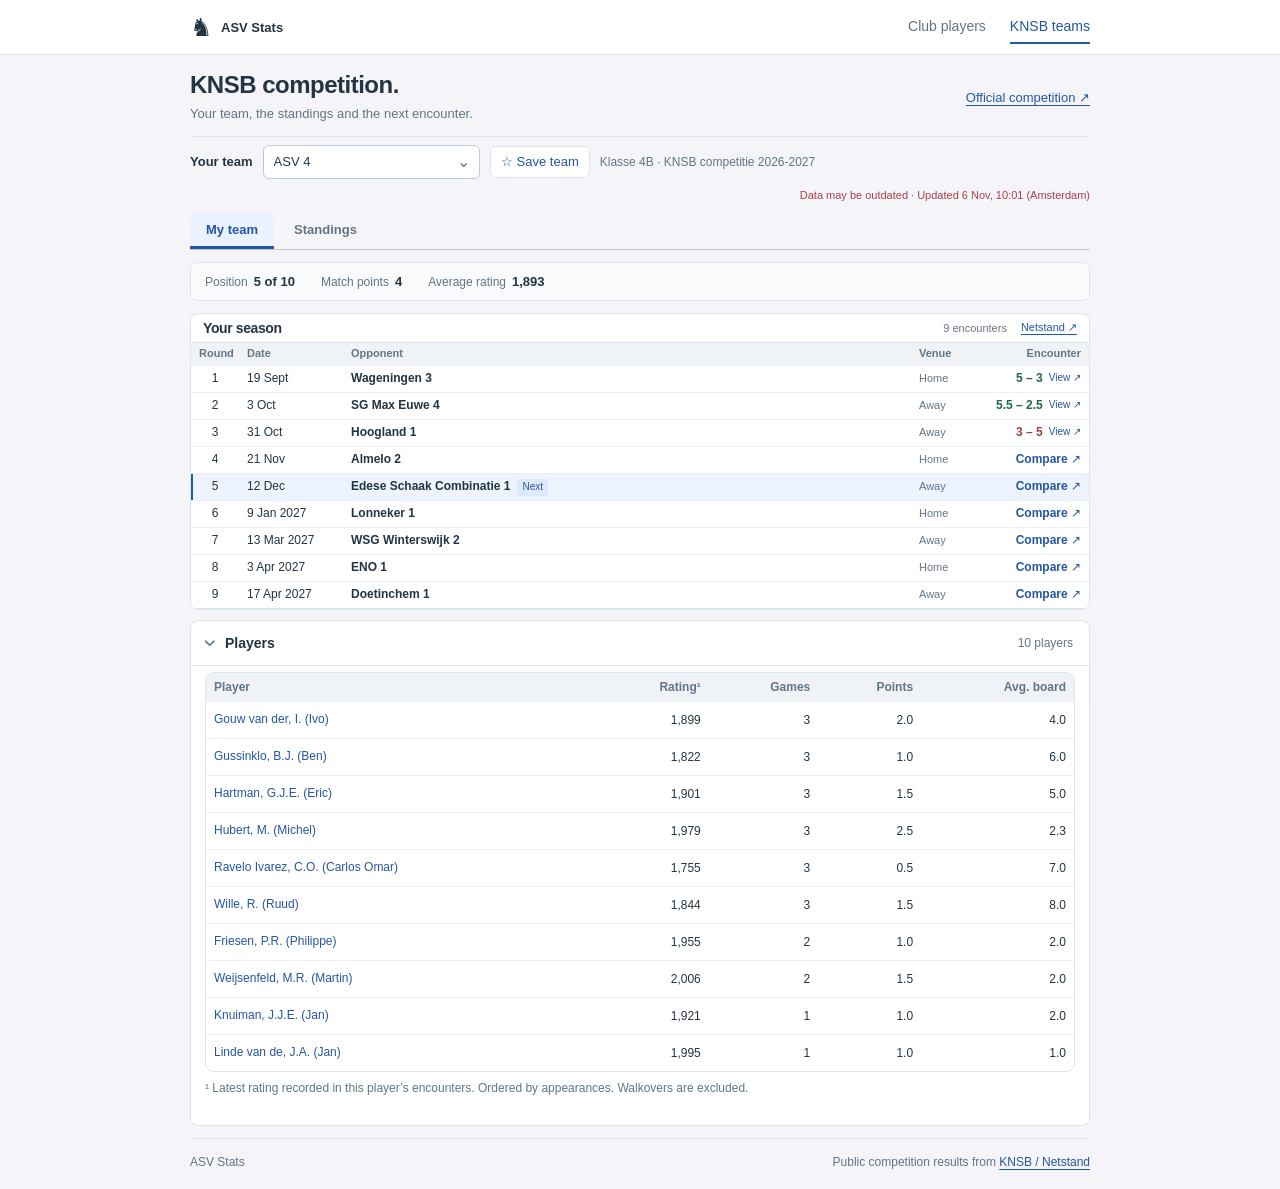
==== commit 165bbdfb: "Enhance encounter display and update data - Refactor encounter rendering logic to improve clarity an" ====
--- a/knsb.html
+++ b/knsb.html
@@ -5,8 +5,9 @@
     <meta name="viewport" content="width=device-width, initial-scale=1">
     <meta name="description" content="Follow your KNSB team, prepare for the next round and compare the strength behind the standings.">
     <title>KNSB Teams · ASV Stats</title>
-    <link rel="stylesheet" href="assets/css/knsb.css?v=16">
+    <link rel="stylesheet" href="assets/css/knsb.css?v=21">
     <link rel="stylesheet" href="assets/css/navigation.css?v=1">
+    <link rel="stylesheet" href="assets/css/encounter.css?v=1">
 </head>
 <body>
     <header class="site-header"><a class="brand" href="index.html"><span aria-hidden="true">♞</span> ASV Stats</a><nav aria-label="Main"><a href="index.html">Club players</a><a href="knsb.html" aria-current="page">KNSB teams</a></nav></header>
@@ -38,9 +39,9 @@
             </div>
         </div>
     </main>
-    <dialog id="matchDialog" aria-labelledby="matchTitle"><div class="dialog-header"><h2 id="matchTitle">Encounter</h2><button id="closeMatch" type="button" aria-label="Close encounter">×</button></div><div id="matchContent"></div></dialog>
+    <dialog class="encounter-dialog" id="matchDialog" aria-labelledby="matchTitle"><div class="dialog-header"><h2 id="matchTitle">Encounter</h2><button id="closeMatch" type="button" aria-label="Close encounter">×</button></div><div id="matchContent"></div></dialog>
     <dialog id="playerDialog" aria-labelledby="playerTitle"><div class="dialog-header"><h2 id="playerTitle">Player results</h2><button id="closePlayer" type="button" aria-label="Close player results">×</button></div><div id="playerContent"></div></dialog>
     <footer>ASV Stats <span>Public competition results from <a href="https://knsb.netstand.nl/" target="_blank" rel="noopener">KNSB / Netstand</a></span></footer>
-    <script type="module" src="assets/js/knsb.js?v=14"></script>
+    <script type="module" src="assets/js/knsb.js?v=21"></script>
 </body>
 </html>
--- a/assets/css/knsb.css
+++ b/assets/css/knsb.css
@@ -2,20 +2,22 @@
 *{box-sizing:border-box}body{margin:0}a{color:var(--blue);text-underline-offset:3px}button,select{font:inherit}button,a,select{-webkit-tap-highlight-color:transparent}button{cursor:pointer}button,select{min-height:32px}button:focus-visible,a:focus-visible,select:focus-visible,summary:focus-visible{outline:3px solid #3971c9;outline-offset:3px}button:disabled{cursor:default}h1,h2,h3,p{margin-top:0}h2{font-size:18px;letter-spacing:-.4px}h3{font-size:15px}p{line-height:1.45}small{font-size:12px;color:var(--muted)}[hidden]{display:none!important}
 main{max-width:940px;margin:auto;padding:20px}.page-heading{display:flex;justify-content:space-between;align-items:center;gap:16px;margin-bottom:16px}h1{font-size:24px;letter-spacing:-.5px;margin-bottom:6px}.page-heading p{color:var(--muted);margin:0}.page-heading>a{font-size:13px;white-space:nowrap}.team-toolbar{display:flex;align-items:center;flex-wrap:wrap;gap:10px;padding:10px 0;border-top:1px solid var(--line)}label{display:inline-flex;align-items:center;gap:10px;font-size:13px;font-weight:600}select{max-width:100%;padding:6px 26px 6px 8px;border:1px solid #bdcad8;border-radius:6px;background:white;color:var(--ink)}#favoriteButton{padding:6px 10px;background:white;border:1px solid var(--line);border-radius:6px;color:var(--blue)}#favoriteButton[aria-pressed=true]{color:var(--gold);border-color:#d9bf86;background:#fff9e9}#competitionLabel{font-size:12px;color:var(--muted)}#updatedAt{margin-left:auto;font-size:11px;color:var(--muted)}.stale{color:var(--red)!important}.favorites{display:flex;gap:6px;flex-wrap:wrap;margin-bottom:12px}.favorites:empty{margin:0}.favorites button{border:1px solid var(--line);background:white;border-radius:16px;padding:4px 10px;color:var(--muted);font-size:13px}.favorites button[aria-pressed=true]{border-color:var(--blue);color:var(--blue);background:#eaf1ff}
 .position-history{display:flex;gap:6px;align-items:center;flex-wrap:wrap;font-size:12px;color:var(--muted)}.position-step{padding:4px 6px;background:#f2f5f9;border-radius:5px}.primary-button{border:0;border-radius:6px;background:var(--blue);color:white;padding:7px 12px;font-size:12px}.section-heading{display:flex;justify-content:space-between;align-items:center;gap:12px;margin:18px 0 10px}.section-heading h2{margin:0}.section-heading>span,.section-heading>a{font-size:13px;color:var(--muted)}.explanation{color:var(--muted);font-size:13px;max-width:80ch}.table-scroll{overflow-x:auto;background:white;border:1px solid var(--line);border-radius:8px}table{width:100%;border-collapse:collapse;font-size:12px;font-variant-numeric:tabular-nums}th,td{padding:7px 8px;text-align:right;border-bottom:1px solid #eaf0f5;white-space:nowrap}thead th{background:#eff3f8;font-weight:600;font-size:12px;color:var(--muted)}th:first-child,td:first-child,th:nth-child(2),td:nth-child(2){text-align:left}th button{border:0;background:none;color:inherit;font:inherit;padding:0;min-height:24px}th[aria-sort] button{color:var(--blue)}tbody tr:last-child td{border-bottom:0}.selected-row{background:#edf3ff}.team-link{border:0;background:transparent;color:var(--ink);font-weight:600;padding:0;text-align:left;min-height:22px}.team-link:hover{text-decoration:underline}.selected-row .team-link{color:var(--blue)}.form{display:flex;gap:3px;justify-content:flex-end}.form span{display:inline-flex;align-items:center;justify-content:center;width:18px;height:20px;border-radius:4px;font-size:11px;font-weight:700}.win{color:var(--green);background:#e3f1eb}.loss{color:var(--red);background:#fae8e8}.draw{color:#586777;background:#edf0f4}.positive{color:var(--green)}.negative{color:var(--red)}.table-note{font-size:12px;color:var(--muted);margin:8px 0 16px}
-.comparison-metrics{display:grid;grid-template-columns:1fr 1fr;gap:0;background:white;border:1px solid var(--line);border-radius:8px;overflow:hidden;margin:12px 0}.metric{padding:12px;border-right:1px solid var(--line)}.metric:last-child{border:0}.metric h3{font-size:12px;color:var(--muted);font-weight:400;margin:0 0 8px}.metric-pair{display:flex;gap:10px;align-items:baseline}.metric-pair strong{font-size:19px;color:var(--blue)}.metric-pair span{font-size:17px;color:var(--muted)}.lineup-table th:nth-child(3),.lineup-table td:nth-child(3){text-align:center}.lineup-table td:nth-child(4){text-align:left}.lineup-table small{display:block;margin-top:4px}.lineup-table td{white-space:normal}.rating-gap{display:block;font-size:11px;margin-top:4px}.insight{font-size:12px;border-left:3px solid var(--blue);padding:8px 10px;background:#edf3ff;margin:12px 0;color:#375475}.season-grid{display:grid;grid-template-columns:1.1fr 1fr;gap:28px;margin:15px 0 28px}.fixture{display:grid;grid-template-columns:70px 1fr auto;align-items:center;gap:10px;padding:9px 0;border-bottom:1px solid var(--line)}.fixture-date{font-size:12px;font-weight:600}.fixture-date small{display:block;margin-top:4px}.fixture-opponent{font-size:12px;font-weight:600}.fixture-opponent small{display:block;font-weight:400;margin-top:4px}.fixture button{padding:4px 8px;min-width:60px;font-size:12px;border:1px solid var(--line);border-radius:5px;background:white;color:var(--ink);font-variant-numeric:tabular-nums}.fixture.next-fixture{border-left:3px solid var(--blue);padding-left:10px;background:#edf3ff}.fixture button:hover{border-color:var(--blue);color:var(--blue)}.players-table th,.players-table td{padding:7px 8px}.players-table td:nth-child(2),.players-table th:nth-child(2){text-align:right}.players-table td:first-child{white-space:normal}footer{max-width:900px;margin:0 auto;padding:16px 0 20px;border-top:1px solid var(--line);display:flex;justify-content:space-between;gap:18px;font-size:12px;color:var(--muted)}dialog{border:1px solid var(--line);border-radius:8px;padding:18px;width:min(800px,95vw);max-height:90dvh;color:var(--ink)}dialog::backdrop{background:rgba(25,42,65,.5)}.dialog-header{display:flex;align-items:center;justify-content:space-between;gap:20px;margin-bottom:15px}.dialog-header h2{margin:0}.dialog-header button{border:0;background:#edf0f4;border-radius:50%;width:40px;font-size:25px}.dialog-meta{font-size:13px;color:var(--muted)}.empty{font-size:14px;padding:24px;color:var(--muted);background:white;border:1px dashed var(--line);border-radius:8px}.sr-only{position:absolute;width:1px;height:1px;overflow:hidden;clip:rect(0,0,0,0);white-space:nowrap}
+.comparison-metrics{display:grid;grid-template-columns:1fr 1fr;gap:0;background:white;border:1px solid var(--line);border-radius:8px;overflow:hidden;margin:12px 0}.metric{padding:12px;border-right:1px solid var(--line)}.metric:last-child{border:0}.metric h3{font-size:12px;color:var(--muted);font-weight:400;margin:0 0 8px}.metric-pair{display:flex;gap:10px;align-items:baseline}.metric-pair strong{font-size:19px;color:var(--blue)}.metric-pair span{font-size:17px;color:var(--muted)}.rating-gap{display:block;font-size:11px;margin-top:4px}.insight{font-size:12px;border-left:3px solid var(--blue);padding:8px 10px;background:#edf3ff;margin:12px 0;color:#375475}.season-grid{display:grid;grid-template-columns:1.1fr 1fr;gap:28px;margin:15px 0 28px}.fixture{display:grid;grid-template-columns:70px 1fr auto;align-items:center;gap:10px;padding:9px 0;border-bottom:1px solid var(--line)}.fixture-date{font-size:12px;font-weight:600}.fixture-date small{display:block;margin-top:4px}.fixture-opponent{font-size:12px;font-weight:600}.fixture-opponent small{display:block;font-weight:400;margin-top:4px}.fixture button{padding:4px 8px;min-width:60px;font-size:12px;border:1px solid var(--line);border-radius:5px;background:white;color:var(--ink);font-variant-numeric:tabular-nums}.fixture.next-fixture{border-left:3px solid var(--blue);padding-left:10px;background:#edf3ff}.fixture button:hover{border-color:var(--blue);color:var(--blue)}.players-table th,.players-table td{padding:7px 8px}.players-table td:nth-child(2),.players-table th:nth-child(2){text-align:right}.players-table td:first-child{white-space:normal}footer{max-width:900px;margin:0 auto;padding:16px 0 20px;border-top:1px solid var(--line);display:flex;justify-content:space-between;gap:18px;font-size:12px;color:var(--muted)}dialog{border:1px solid var(--line);border-radius:8px;padding:18px;width:min(800px,95vw);max-height:90dvh;color:var(--ink)}dialog::backdrop{background:rgba(25,42,65,.5)}.dialog-header{display:flex;align-items:center;justify-content:space-between;gap:20px;margin-bottom:15px}.dialog-header h2{margin:0}.dialog-header button{border:0;background:#edf0f4;border-radius:50%;width:40px;font-size:25px}.dialog-meta{font-size:13px;color:var(--muted)}.empty{font-size:14px;padding:24px;color:var(--muted);background:white;border:1px dashed var(--line);border-radius:8px}.sr-only{position:absolute;width:1px;height:1px;overflow:hidden;clip:rect(0,0,0,0);white-space:nowrap}
 @media(max-width:900px){.comparison-metrics{grid-template-columns:1fr 1fr}.metric:nth-child(2){border-right:0}.season-grid{grid-template-columns:1fr}.section-heading>span{display:none}.page-heading{align-items:flex-start}.page-heading>a{white-space:normal;text-align:right}footer{margin:0 24px}}
-@media(max-width:600px){main{padding:16px 12px}.page-heading{display:block}.page-heading>a{display:inline-block;margin-top:15px}#updatedAt{width:100%;margin:0}.team-toolbar>label{flex:1;min-width:0}.team-toolbar select{min-width:0;flex:1}.section-heading{align-items:flex-start;flex-direction:column;gap:12px}.section-heading h2{font-size:18px}.lineup-table{font-size:12px}.lineup-table th,.lineup-table td{padding:7px 6px}.fixture{grid-template-columns:65px 1fr auto;gap:8px}.fixture-opponent{font-size:13px}.metric{padding:10px}.metric-pair{gap:10px}.metric-pair strong{font-size:18px}footer{flex-direction:column;margin:0 16px}dialog{padding:16px}.dialog-header h2{font-size:18px}}
+@media(max-width:600px){main{padding:16px 12px}.page-heading{display:block}.page-heading>a{display:inline-block;margin-top:15px}#updatedAt{width:100%;margin:0}.team-toolbar>label{flex:1;min-width:0}.team-toolbar select{min-width:0;flex:1}.section-heading{align-items:flex-start;flex-direction:column;gap:12px}.section-heading h2{font-size:18px}.fixture{grid-template-columns:65px 1fr auto;gap:8px}.fixture-opponent{font-size:13px}.metric{padding:10px}.metric-pair{gap:10px}.metric-pair strong{font-size:18px}footer{flex-direction:column;margin:0 16px}dialog{padding:16px}.dialog-header h2{font-size:18px}}
 #favoriteButton:disabled{opacity:.5}#loadStatus button{padding:7px 12px;border:1px solid var(--line);border-radius:6px;background:white;color:var(--blue)}
 .team-picker{position:relative;display:flex;align-items:center;gap:10px;flex:0 1 290px;min-width:0}.team-picker>label{white-space:nowrap}.team-picker-field{position:relative;flex:1;min-width:0}.team-picker-field input{width:100%;min-height:34px;border:1px solid #bdcad8;border-radius:6px;padding:7px 28px 7px 10px;background:white;font:inherit;color:var(--ink)}#teamPickerToggle{position:absolute;right:1px;top:1px;bottom:1px;width:32px;min-height:0;padding:0;border:0;border-radius:0 5px 5px 0;background:transparent;color:var(--muted);font-size:16px}#teamPickerToggle:hover{background:#edf3ff}.team-picker-field input:focus-visible{outline:3px solid #3971c9;outline-offset:2px}.team-popup{position:absolute;z-index:20;top:calc(100% + 6px);left:0;width:100%;min-width:260px;padding:6px;background:white;border:1px solid #bdcad8;border-radius:8px;box-shadow:0 8px 22px rgba(35,52,66,.14)}#teamOptions{max-height:300px;overflow-y:auto;overscroll-behavior:contain}.team-option-group{padding:10px 10px 5px;font-size:12px;font-weight:600;color:var(--muted)}#teamOptions [role=option]{display:flex;justify-content:space-between;align-items:center;gap:12px;width:100%;border:0;border-radius:4px;min-height:34px;padding:7px 9px;text-align:left;color:var(--ink);background:white;font-size:13px}#teamOptions [role=option] small{font-size:11px;white-space:nowrap}#teamOptions [aria-selected=true]{font-weight:700;color:var(--blue)}#teamOptions .is-active,#teamOptions [role=option]:hover{background:#edf3ff}#searchStatus{font-size:12px;color:var(--muted);margin:0;padding:10px;border-top:1px solid var(--line)}@media(max-width:600px){.team-picker{flex:1 1 100%}.team-popup{min-width:0}.team-toolbar{gap:10px}}
 .view-tabs{display:flex;gap:4px;margin:4px 0 16px;border-bottom:1px solid #bdcad8}.view-tabs [role=tab]{position:relative;min-height:36px;padding:8px 16px;border:0;border-bottom:3px solid transparent;background:transparent;color:var(--muted);font-weight:600}.view-tabs [role=tab]:hover{background:#eaf0f7;color:var(--ink)}.view-tabs [aria-selected=true]{color:var(--blue);border-bottom-color:var(--blue);background:#eaf1ff;border-radius:6px 6px 0 0}.view-surface{padding:16px;background:white;border:1px solid var(--line);border-radius:10px}.view-surface>.section-heading{margin:0 0 14px}.section-heading>div>p{font-size:13px;color:var(--muted);margin:7px 0 0}.performance-toggle{font-size:12px;color:var(--muted);white-space:nowrap;cursor:pointer}.performance-toggle input{width:16px;height:16px;accent-color:var(--blue)}#standings:not(.show-performance) :is(th,td):nth-child(n+6):nth-child(-n+7){display:none}.season-sections{display:flex;flex-direction:column;gap:10px}.content-section{background:white;border:1px solid var(--line);border-radius:8px;overflow:hidden}.content-section>summary{padding:13px 16px;cursor:pointer;font-size:14px;font-weight:600;list-style:none;display:flex;align-items:center;gap:10px}.content-section>summary::-webkit-details-marker{display:none}.content-section>summary::before{content:'›';font-size:24px;font-weight:400;color:var(--muted);line-height:1;transform:rotate(0)}.content-section[open]>summary::before{transform:rotate(90deg)}.content-section>summary>span{margin-left:auto;color:var(--muted);font-size:12px;font-weight:400}.content-section[open]>summary{border-bottom:1px solid var(--line)}.section-body{padding:6px 14px 12px}.section-source{margin:8px 0;font-size:12px;text-align:right}.view-surface .table-note:last-child{margin-bottom:0}@media(max-width:600px){.view-tabs{gap:0;margin-bottom:12px}.view-tabs [role=tab]{flex:1;padding:9px 10px;font-size:13px}.view-surface{padding:12px 10px}.content-section>summary{padding:13px 14px}.section-body{padding:8px 12px 12px}.performance-toggle{min-height:40px}.view-surface .section-heading{gap:8px}}
 
-#standings th{white-space:normal;line-height:1.3}#standings td:nth-child(2){white-space:normal;width:26%;min-width:140px}#standings .team-link{white-space:normal;line-height:1.35}.lineup-table th{white-space:normal}#standings.show-performance th:nth-child(n+6):nth-child(-n+7){max-width:95px}.lineup-table small{font-size:11px;margin-top:2px}@media(max-width:600px){button,select{min-height:40px}.team-picker-field input{min-height:40px}#teamPickerToggle{width:38px}#teamOptions [role=option]{min-height:42px}.view-tabs [role=tab]{min-height:40px}.fixture button{min-height:36px}.team-link{min-height:28px}th button{min-height:28px}footer{margin:0 12px}}
+#standings th{white-space:normal;line-height:1.3}#standings td:nth-child(2){white-space:normal;width:26%;min-width:140px}#standings .team-link{white-space:normal;line-height:1.35}#standings.show-performance th:nth-child(n+6):nth-child(-n+7){max-width:95px}@media(max-width:600px){button,select{min-height:40px}.team-picker-field input{min-height:40px}#teamPickerToggle{width:38px}#teamOptions [role=option]{min-height:42px}.view-tabs [role=tab]{min-height:40px}.fixture button{min-height:36px}.team-link{min-height:28px}th button{min-height:28px}footer{margin:0 12px}}
 
 .team-brief{background:white;border:1px solid var(--line);border-radius:7px;margin-bottom:12px;overflow:hidden}.brief-stats{display:flex;flex-wrap:wrap;align-items:center;gap:12px 26px;margin:0;padding:11px 14px;background:#f8fafc}.brief-stats>div{display:flex;align-items:baseline;gap:6px}.brief-stats dt{font-size:12px;color:var(--muted)}.brief-stats dd{margin:0;font-size:13px;font-weight:600;font-variant-numeric:tabular-nums}#positionHistory{margin-bottom:12px}#positionHistory:empty{display:none}@media(max-width:600px){.brief-stats{gap:10px;padding:10px 12px}.brief-stats>div{flex:1;flex-direction:column;gap:3px}.brief-stats dt{font-size:11px}}
 .team-link:disabled{opacity:1;color:var(--blue)}.player-link{padding:0;min-height:22px;border:0;background:transparent;color:var(--blue);font:inherit;text-align:left;line-height:1.4;white-space:normal}.player-link:hover{text-decoration:underline}.metric-pair span:last-child{color:var(--green)}.player-games small{display:block;color:var(--muted);font-size:11px;margin-top:3px}.player-games td:nth-child(4){white-space:normal;min-width:130px}.player-games td:first-child{white-space:nowrap}@media(max-width:600px){.player-link{min-height:28px}}
 .calendar-heading{display:flex;align-items:center;justify-content:space-between;gap:12px;padding:12px 14px;border-bottom:1px solid var(--line)}.calendar-heading h2{font-size:14px;margin:0}.calendar-heading>span{font-size:12px;color:var(--muted)}.fixture-opponent .team-link{font-size:12px}
 .season-calendar .calendar-heading{padding:9px 12px}.calendar-links{display:flex;align-items:center;gap:14px;font-size:11px;color:var(--muted)}#calendar .calendar-table{font-size:12px;table-layout:fixed}#calendar .fixture{display:table-row;padding:0;border-left:0;background:white}#calendar th,#calendar td{padding:3px 8px;line-height:1.25;vertical-align:middle;text-align:left}#calendar th{padding-top:6px;padding-bottom:6px;font-size:11px}#calendar :is(th,td):first-child{width:48px;text-align:center}#calendar :is(th,td):nth-child(2){width:104px}#calendar :is(th,td):nth-child(4){width:62px;font-size:11px;color:var(--muted)}#calendar :is(th,td):last-child{width:76px;text-align:right}#calendar .fixture-opponent{white-space:normal;font-weight:400}#calendar button{min-height:24px;min-width:0;padding:0;border:0;border-radius:0;background:transparent;font-size:12px}#calendar button:hover{text-decoration:underline}#calendar [data-match]{font-weight:600}#calendar .team-link{overflow-wrap:anywhere;line-height:1.25}#calendar .next-fixture{background:#edf3ff}#calendar .next-fixture td:first-child{box-shadow:inset 2px 0 var(--blue)}.next-label{display:inline-block;margin-left:7px;padding:2px 5px;border-radius:3px;font-size:10px;color:var(--blue);background:#dde9fc}#calendar tbody tr:last-child td{border-bottom:0}@media(max-width:600px){.calendar-links{gap:8px}.calendar-links>span{display:none}#calendar th,#calendar td{padding:4px 5px}#calendar :is(th,td):first-child{width:34px}#calendar :is(th,td):nth-child(2){width:73px;font-size:11px;white-space:normal}#calendar :is(th,td):nth-child(4){width:42px}#calendar :is(th,td):last-child{width:60px}#calendar button{min-height:28px}.next-label{margin-left:4px;padding:1px 3px}}
 @media(min-width:601px){#calendar th,#calendar td{padding-top:2px;padding-bottom:2px}#calendar th{padding-top:4px;padding-bottom:4px}#calendar button{min-height:22px}.season-calendar .calendar-heading{padding-top:6px;padding-bottom:6px}#playersSection>summary{padding-top:10px;padding-bottom:10px}.page-heading{margin-bottom:12px}.team-toolbar{padding-top:8px;padding-bottom:8px}.view-tabs{margin-bottom:12px}main{padding-top:16px;padding-bottom:12px}}
-#calendar :is(th,td):last-child{width:116px}#calendar .encounter-action{display:inline-flex;align-items:center;justify-content:flex-end;gap:6px;color:var(--blue)}.encounter-cue{font-size:10px;font-weight:400;color:var(--blue)}.encounter-status{padding:8px 10px;margin:0 0 12px;border-left:3px solid var(--blue);background:#edf3ff;color:#375475;font-size:12px}.encounter-averages{display:flex;align-items:baseline;gap:9px;margin:0 0 12px;font-size:12px;color:var(--muted)}.encounter-averages strong{font-size:14px;font-variant-numeric:tabular-nums;color:var(--blue)}.encounter-averages strong:last-child{color:var(--green)}.encounter-table{table-layout:fixed}.encounter-table th:first-child{width:42px}.encounter-table th:nth-child(3){width:65px}.encounter-table th:last-child{width:70px}.encounter-table th{white-space:normal}.encounter-table td:last-child{font-variant-numeric:tabular-nums}.encounter-table td,.encounter-table th{padding:8px 7px}#matchContent .comparison-metrics{grid-template-columns:1fr 1fr}@media(max-width:600px){#calendar :is(th,td):last-child{width:100px}#calendar .encounter-action{gap:4px;font-size:11px}.encounter-cue{font-size:10px}#matchDialog{width:100vw;max-width:none;height:100dvh;max-height:none;margin:0;border:0;border-radius:0;padding:12px}#matchDialog .dialog-header{position:sticky;top:-12px;z-index:1;padding:12px 0;background:white}#matchDialog .dialog-header h2{font-size:16px}.encounter-table th:first-child{width:30px}.encounter-table th:nth-child(3){width:48px}.encounter-table th:last-child{width:48px}.encounter-table td,.encounter-table th{padding:7px 4px;font-size:11px}.encounter-table .player-link{font-size:11px}.encounter-table small{font-size:10px}#matchContent .comparison-metrics .metric{border-bottom:0}}
+#calendar :is(th,td):last-child{width:116px}#calendar .encounter-action{display:inline-flex;align-items:center;justify-content:flex-end;gap:6px;color:var(--blue)}.encounter-cue{font-size:10px;font-weight:400;color:var(--blue)}@media(max-width:600px){#calendar :is(th,td):last-child{width:100px}#calendar .encounter-action{gap:4px;font-size:11px}.encounter-cue{font-size:10px}}
 
 .player-games .player-game-win{background:#e6f4ea}.player-games .player-game-loss{background:#fce8e6}.player-games .player-game-draw{background:#f8f9fa}.player-result{padding:3px 6px;border-radius:4px;white-space:nowrap}.player-result.win{color:#155724}.player-result.loss{color:#721c24}
+
+
--- a/assets/css/encounter.css
+++ b/assets/css/encounter.css
@@ -0,0 +1,124 @@
+.encounter-dialog {
+    --encounter-text: 12px;
+    --encounter-detail: 11px;
+    --encounter-gap: 12px;
+    width: min(800px, 95vw);
+    padding: 18px;
+    line-height: 1.4;
+}
+
+.encounter-dialog .dialog-header {
+    gap: var(--encounter-gap);
+    margin-bottom: var(--encounter-gap);
+}
+
+.encounter-dialog .dialog-header h2 {
+    font-size: 18px;
+    line-height: 1.4;
+    overflow-wrap: anywhere;
+}
+
+.encounter-dialog .dialog-header button {
+    flex: 0 0 40px;
+    height: 40px;
+}
+
+.encounter-dialog #matchContent {
+    display: grid;
+    gap: var(--encounter-gap);
+    min-width: 0;
+}
+
+.encounter-dialog :is(.dialog-meta, .table-note, .encounter-status) {
+    margin: 0;
+    font-size: var(--encounter-text);
+    line-height: 1.4;
+    overflow-wrap: anywhere;
+}
+
+.encounter-dialog .encounter-status {
+    padding: 8px 10px;
+    border-left: 3px solid var(--blue);
+    background: #edf3ff;
+    color: #375475;
+}
+
+.encounter-dialog .table-scroll {
+    min-width: 0;
+}
+
+.encounter-table {
+    table-layout: fixed;
+    font-size: var(--encounter-text);
+    line-height: 1.4;
+}
+
+.encounter-table :is(th, td) {
+    padding: 8px 7px;
+    font-size: inherit;
+    vertical-align: middle;
+    white-space: normal;
+    overflow-wrap: anywhere;
+}
+
+.encounter-table th:first-child { width: 42px; }
+.encounter-table th:nth-child(3) { width: 65px; }
+.encounter-table th:last-child { width: 70px; }
+.encounter-table :is(th, td):nth-child(3) { text-align: center; }
+.encounter-table :is(th, td):nth-child(4) { text-align: left; }
+
+.encounter-table .player-link {
+    min-height: 28px;
+    font-size: inherit;
+    line-height: inherit;
+}
+
+.encounter-table strong .player-link { font-weight: 700; }
+
+.encounter-table small {
+    display: block;
+    margin-top: 2px;
+    font-size: var(--encounter-detail);
+    line-height: 1.4;
+}
+
+.encounter-win { background: #f0f8f3; }
+.encounter-loss { background: #fff3f2; }
+
+.encounter-result {
+    display: inline-block;
+    padding: 3px 5px;
+    border-radius: 4px;
+    font-weight: 700;
+    white-space: nowrap;
+}
+
+.encounter-result.win { color: var(--green); }
+.encounter-result.loss { color: var(--red); }
+
+@media (max-width: 600px) {
+    .encounter-dialog {
+        width: 100vw;
+        max-width: none;
+        height: 100dvh;
+        max-height: none;
+        margin: 0;
+        border: 0;
+        border-radius: 0;
+        padding: 12px;
+    }
+
+    .encounter-dialog .dialog-header {
+        position: sticky;
+        top: -12px;
+        z-index: 1;
+        padding: 12px 0;
+        background: white;
+    }
+
+    .encounter-dialog .dialog-header h2 { font-size: 16px; }
+    .encounter-table :is(th, td) { padding: 7px 4px; }
+    .encounter-table th:first-child { width: 34px; }
+    .encounter-table th:nth-child(3) { width: 54px; }
+    .encounter-table th:last-child { width: 54px; }
+}
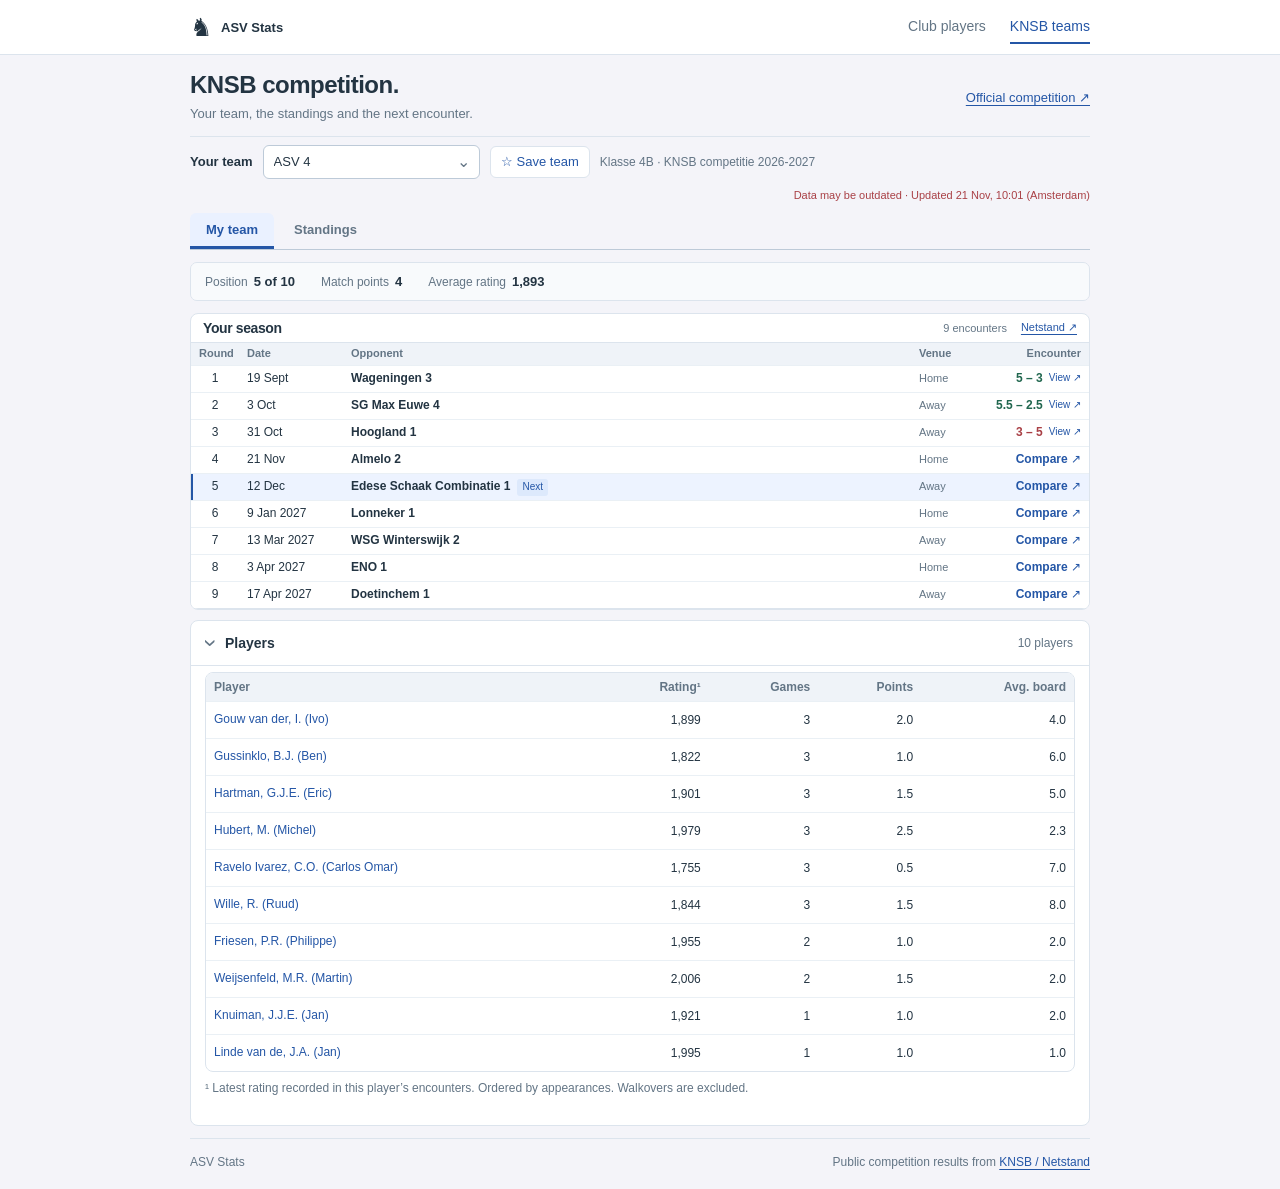
==== commit 1da0d893: "Add PWA support with manifest and service worker - Created manifest.json for PWA configuration inclu" ====
--- a/knsb.html
+++ b/knsb.html
@@ -3,10 +3,16 @@
 <head>
     <meta charset="utf-8">
     <meta name="viewport" content="width=device-width, initial-scale=1">
+    <meta name="theme-color" content="#2456a6">
     <meta name="description" content="Follow your KNSB team, prepare for the next round and compare the strength behind the standings.">
     <title>KNSB Teams · ASV Stats</title>
-    <link rel="stylesheet" href="assets/css/knsb.css?v=21">
+    <link rel="manifest" href="manifest.json">
+    <link rel="icon" href="assets/img/asv-192.png">
+    <link rel="apple-touch-icon" href="assets/img/asv-192.png">
+    <script type="module" src="assets/js/pwa.js"></script>
+    <link rel="stylesheet" href="assets/css/knsb.css?v=22">
     <link rel="stylesheet" href="assets/css/navigation.css?v=1">
+    <link rel="stylesheet" href="assets/css/player-links.css?v=1">
     <link rel="stylesheet" href="assets/css/encounter.css?v=1">
 </head>
 <body>
@@ -14,8 +20,9 @@
     <main>
         <div class="page-heading"><div><h1>KNSB competition.</h1><p>Your team, the standings and the next encounter.</p></div><a id="divisionSource" href="https://knsb.netstand.nl/divisions/view/669" target="_blank" rel="noopener">Official competition ↗</a></div>
         <p id="loadStatus" role="status">Loading the competition…</p>
+        <p id="savedCatalogNotice" role="status" hidden>Showing the last downloaded team list.</p>
         <div id="dashboard" hidden>
-            <div class="team-toolbar"><div class="team-picker"><label for="teamSelect">Your team</label><div class="team-picker-field"><input id="teamSelect" type="text" role="combobox" aria-autocomplete="list" aria-expanded="false" aria-controls="teamOptions" autocomplete="off" placeholder="Search or select a team…"><button type="button" id="teamPickerToggle" tabindex="-1" aria-label="Open team list" aria-controls="teamOptions">⌄</button></div><div id="teamPopup" class="team-popup" hidden><div id="teamOptions" role="listbox" aria-label="Teams"></div><p id="searchStatus" role="status"></p></div></div><button id="favoriteButton" type="button" aria-pressed="false">☆ Save team</button><span id="competitionLabel"></span><span id="updatedAt"></span></div>
+            <div class="team-toolbar"><div class="team-picker"><label for="teamSelect">Your team</label><div class="team-picker-field"><input id="teamSelect" type="text" role="combobox" aria-autocomplete="list" aria-expanded="false" aria-controls="teamOptions" autocomplete="off" placeholder="Search teams or players…"><button type="button" id="teamPickerToggle" tabindex="-1" aria-label="Open team list" aria-controls="teamOptions">⌄</button></div><div id="teamPopup" class="team-popup" hidden><div id="teamOptions" role="listbox" aria-label="Teams and players"></div><p id="searchStatus" role="status"></p></div></div><button id="favoriteButton" type="button" aria-pressed="false">☆ Save team</button><span id="competitionLabel"></span><span id="updatedAt"></span></div>
             <div id="favorites" class="favorites" role="group" aria-label="Favorite teams"></div>
             <div id="groupContent" hidden>
             <div class="view-tabs" role="tablist" aria-label="Team views">
@@ -42,6 +49,6 @@
     <dialog class="encounter-dialog" id="matchDialog" aria-labelledby="matchTitle"><div class="dialog-header"><h2 id="matchTitle">Encounter</h2><button id="closeMatch" type="button" aria-label="Close encounter">×</button></div><div id="matchContent"></div></dialog>
     <dialog id="playerDialog" aria-labelledby="playerTitle"><div class="dialog-header"><h2 id="playerTitle">Player results</h2><button id="closePlayer" type="button" aria-label="Close player results">×</button></div><div id="playerContent"></div></dialog>
     <footer>ASV Stats <span>Public competition results from <a href="https://knsb.netstand.nl/" target="_blank" rel="noopener">KNSB / Netstand</a></span></footer>
-    <script type="module" src="assets/js/knsb.js?v=21"></script>
+    <script type="module" src="assets/js/knsb.js?v=24"></script>
 </body>
 </html>
--- a/assets/css/knsb.css
+++ b/assets/css/knsb.css
@@ -21,3 +21,5 @@
 .player-games .player-game-win{background:#e6f4ea}.player-games .player-game-loss{background:#fce8e6}.player-games .player-game-draw{background:#f8f9fa}.player-result{padding:3px 6px;border-radius:4px;white-space:nowrap}.player-result.win{color:#155724}.player-result.loss{color:#721c24}
 
 
+
+#teamOptions .player-search-option small{display:block;margin-top:3px;white-space:normal;line-height:1.4;font-weight:400}.players-table .searched-player{background:#edf3ff}.players-table .searched-player td:first-child{box-shadow:inset 3px 0 var(--blue)}
--- a/assets/css/player-links.css
+++ b/assets/css/player-links.css
@@ -0,0 +1,14 @@
+.fide-search-link {
+    display: inline-flex;
+    align-items: center;
+    justify-content: center;
+    flex-shrink: 0;
+    width: 28px;
+    min-height: 28px;
+    vertical-align: middle;
+    border-radius: 4px;
+    opacity: .65;
+}
+.fide-search-link img { display: block; width: 23px; height: 16px; }
+.fide-search-link:hover, .fide-search-link:focus-visible { opacity: 1; background: #edf3ff; }
+.fide-search-link:focus-visible { outline: 2px solid #3971c9; outline-offset: 2px; }
